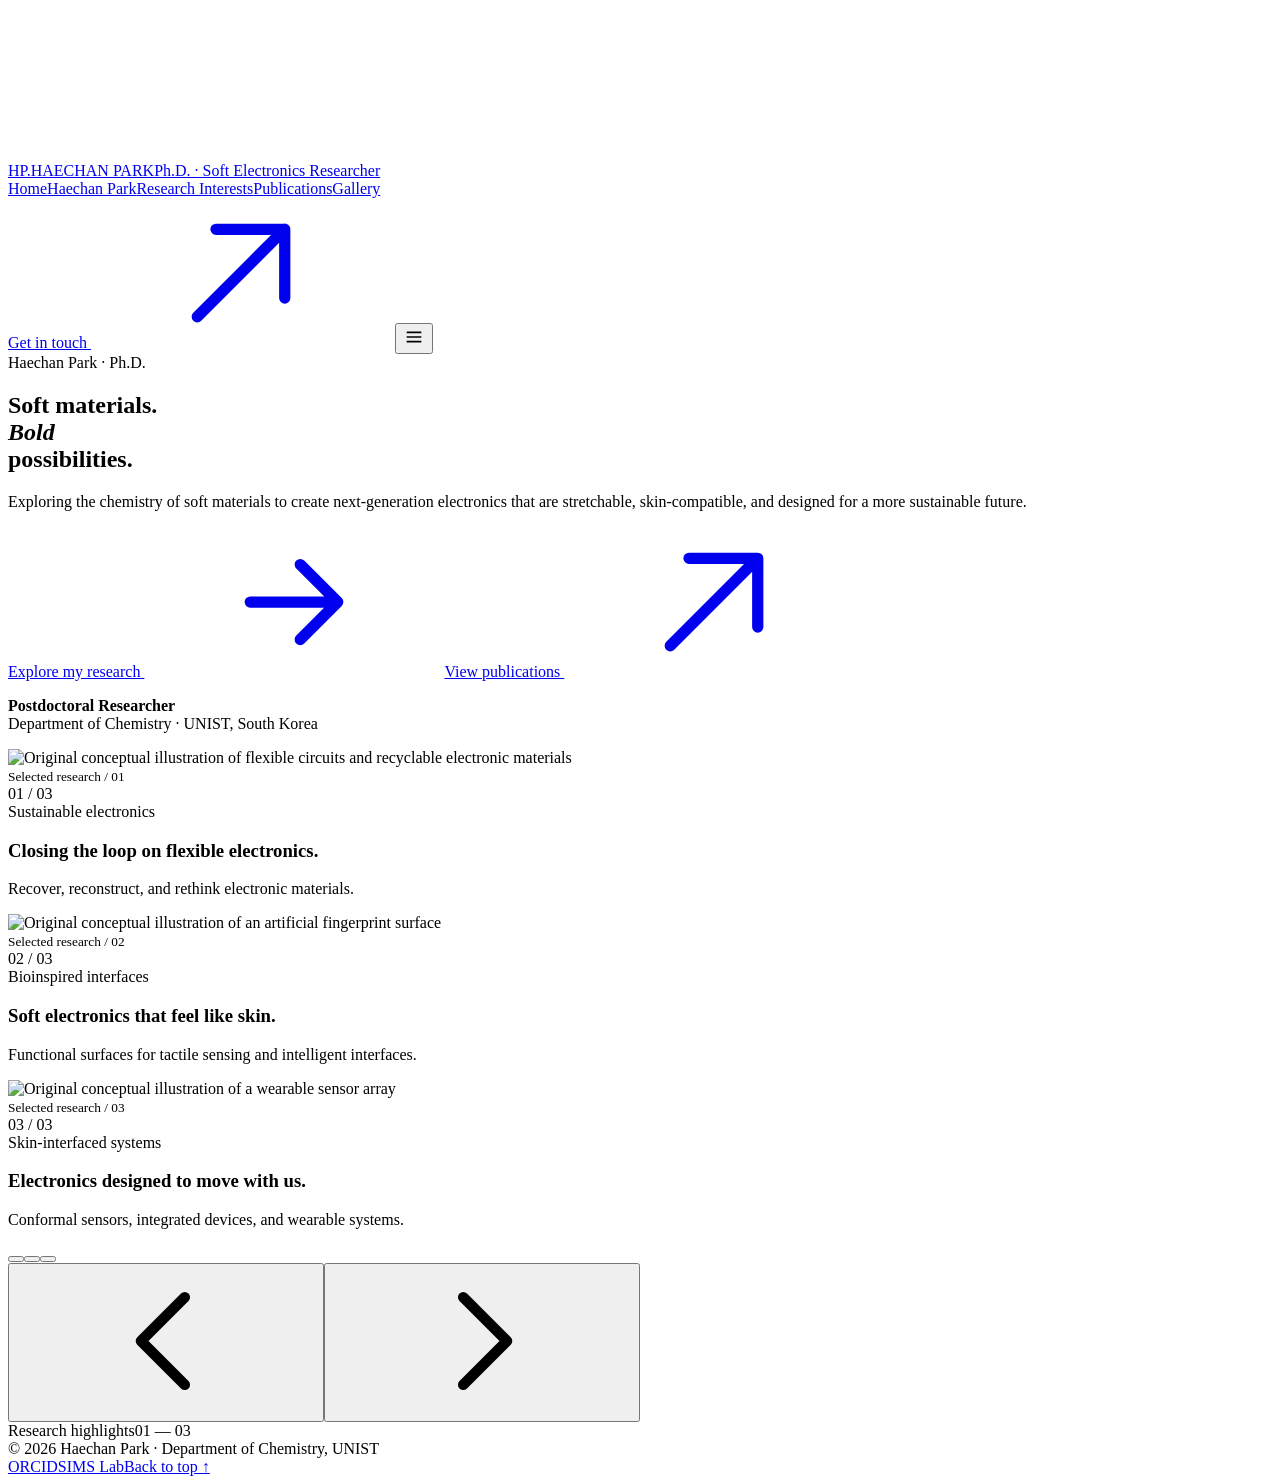
==== index.html @ 4adb2a6a "Add files via upload" ====
<!DOCTYPE html>
<html lang="en"><head>
<meta charset="utf-8"/>
<meta content="width=device-width, initial-scale=1" name="viewport"/>
<meta content="#3d5082" name="theme-color"/>
<meta content="Haechan Park, Ph.D. — Postdoctoral researcher in Chemistry at UNIST. Exploring recyclable, all-soft and skin-interfaced electronic systems." name="description"/>
<title>Haechan Park | Soft Electronics Research</title>
<link href="assets/favicon.svg" rel="icon" type="image/svg+xml"/>
<link href="https://fonts.googleapis.com" rel="preconnect"/>
<link crossorigin="" href="https://fonts.gstatic.com" rel="preconnect"/>
<link href="https://fonts.googleapis.com/css2?family=DM+Sans:wght@400;450;500;550;600;650;700;750&amp;family=Manrope:wght@400;500;600;700;800&amp;display=swap" rel="stylesheet"/>

<link href="assets/site.css" rel="stylesheet"/></head><body class="home-page"><svg aria-hidden="true" class="screen-reader" xmlns="http://www.w3.org/2000/svg"><symbol id="i-arrow" viewbox="0 0 24 24"><path d="M5 12h14m-6-6 6 6-6 6" fill="none" stroke="currentColor" stroke-linecap="round" stroke-linejoin="round" stroke-width="1.8"></path></symbol><symbol id="i-diag" viewbox="0 0 24 24"><path d="M5 19 19 5M8 5h11v11" fill="none" stroke="currentColor" stroke-linecap="round" stroke-linejoin="round" stroke-width="1.8"></path></symbol><symbol id="i-left" viewbox="0 0 24 24"><path d="M15 5 8 12l7 7" fill="none" stroke="currentColor" stroke-linecap="round" stroke-linejoin="round" stroke-width="1.7"></path></symbol><symbol id="i-right" viewbox="0 0 24 24"><path d="m9 5 7 7-7 7" fill="none" stroke="currentColor" stroke-linecap="round" stroke-linejoin="round" stroke-width="1.7"></path></symbol><symbol id="i-expand" viewbox="0 0 24 24"><path d="M8 4H4v4M16 4h4v4M4 16v4h4m12-4v4h-4" fill="none" stroke="currentColor" stroke-linejoin="round" stroke-width="1.8"></path></symbol><symbol id="i-close" viewbox="0 0 24 24"><path d="m5 5 14 14M19 5 5 19" stroke="currentColor" stroke-linecap="round" stroke-width="1.8"></path></symbol></svg><header class="site-header">
<div class="container header-inner">
<a aria-label="Haechan Park homepage" class="brand" href="index.html"><span class="brand-mark">HP.</span><span><span class="brand-text">HAECHAN PARK</span><span class="brand-small">Ph.D. · Soft Electronics Researcher</span></span></a>
<nav aria-label="Main navigation" class="desktop-nav"><a aria-current="page" href="index.html">Home</a><a href="haechan-park.html">Haechan Park</a><a href="research-interests.html">Research Interests</a><a href="publications.html">Publications</a><a href="gallery.html">Gallery</a></nav>
<a class="nav-contact" href="mailto:phc0304@unist.ac.kr">Get in touch <svg><use href="#i-diag"></use></svg></a>
<button aria-controls="mobileNav" aria-expanded="false" aria-label="Open navigation" class="menu-toggle" id="menuToggle" type="button"><svg fill="none" height="22" stroke="currentColor" stroke-width="1.8" viewbox="0 0 24 24" width="22"><path d="M4 7h16M4 12h16M4 17h16"></path></svg></button>
</div>
<nav aria-label="Mobile navigation" class="mobile-nav" hidden="" id="mobileNav"><a aria-current="page" href="index.html">Home</a><a href="haechan-park.html">Haechan Park</a><a href="research-interests.html">Research Interests</a><a href="publications.html">Publications</a><a href="gallery.html">Gallery</a><a href="mailto:phc0304@unist.ac.kr">Contact</a></nav>
</header><main><section aria-labelledby="heroTitle" class="hero" id="home">
<div class="container hero-grid">
<div class="hero-content">
<div class="hero-overline"><span></span> Haechan Park · Ph.D.</div>
<h1 id="heroTitle">Soft materials.<br/><em>Bold</em><br/>possibilities.</h1>
<p class="hero-description">Exploring the chemistry of soft materials to create next-generation electronics that are stretchable, skin-compatible, and designed for a more sustainable future.</p>
<div class="hero-actions"><a class="dark-btn" href="research-interests.html">Explore my research <svg><use href="#i-arrow"></use></svg></a><a class="text-link" href="publications.html">View publications <svg><use href="#i-diag"></use></svg></a></div>
<div class="hero-footnote"><div class="line"></div><p><strong>Postdoctoral Researcher</strong><br/>Department of Chemistry · UNIST, South Korea</p></div>
</div>
<div aria-label="Featured research carousel" class="hero-showcase">
<div aria-label="Research highlights" aria-roledescription="carousel" class="showcase-frame" id="heroCarousel" tabindex="0">
<article aria-hidden="false" class="showcase-slide active"><img alt="Original conceptual illustration of flexible circuits and recyclable electronic materials" src="assets/recyclable-electronics.svg"/><div class="showcase-shade"></div><div class="showcase-top"><small>Selected research / 01</small><div class="showcase-index">01 / 03</div></div><div class="showcase-bottom"><span class="tag">Sustainable electronics</span><h3>Closing the loop on flexible electronics.</h3><p>Recover, reconstruct, and rethink electronic materials.</p></div></article>
<article aria-hidden="true" class="showcase-slide"><img alt="Original conceptual illustration of an artificial fingerprint surface" src="assets/artificial-fingerprint.svg"/><div class="showcase-shade"></div><div class="showcase-top"><small>Selected research / 02</small><div class="showcase-index">02 / 03</div></div><div class="showcase-bottom"><span class="tag">Bioinspired interfaces</span><h3>Soft electronics that feel like skin.</h3><p>Functional surfaces for tactile sensing and intelligent interfaces.</p></div></article>
<article aria-hidden="true" class="showcase-slide"><img alt="Original conceptual illustration of a wearable sensor array" src="assets/wearable-sensors.svg"/><div class="showcase-shade"></div><div class="showcase-top"><small>Selected research / 03</small><div class="showcase-index">03 / 03</div></div><div class="showcase-bottom"><span class="tag">Skin-interfaced systems</span><h3>Electronics designed to move with us.</h3><p>Conformal sensors, integrated devices, and wearable systems.</p></div></article>
<div class="showcase-controls"><div aria-label="Select slide" class="showcase-progress" role="tablist"><button aria-label="Slide 1" aria-selected="true" class="slide-dot active" data-slide="0" type="button"></button><button aria-label="Slide 2" aria-selected="false" class="slide-dot" data-slide="1" type="button"></button><button aria-label="Slide 3" aria-selected="false" class="slide-dot" data-slide="2" type="button"></button></div><div class="showcase-arrows"><button aria-label="Previous slide" class="round-arrow" id="heroPrev" type="button"><svg><use href="#i-left"></use></svg></button><button aria-label="Next slide" class="round-arrow" id="heroNext" type="button"><svg><use href="#i-right"></use></svg></button></div></div>
</div>
<div class="showcase-label"><span>Research highlights</span><span class="small-track"><span id="heroProgressLine"></span></span><span>01 — 03</span></div>
</div>
</div>
</section></main><footer><div class="container footer-inner"><span>© <span id="year">2026</span> Haechan Park · Department of Chemistry, UNIST</span><div class="footer-links"><a href="https://orcid.org/0000-0003-1129-7383" rel="noopener noreferrer" target="_blank">ORCID</a><a href="https://sites.google.com/view/sims-lab/home" rel="noopener noreferrer" target="_blank">SIMS Lab</a><a href="index.html">Back to top ↑</a></div></div></footer><script defer="" src="assets/site.js"></script></body></html>
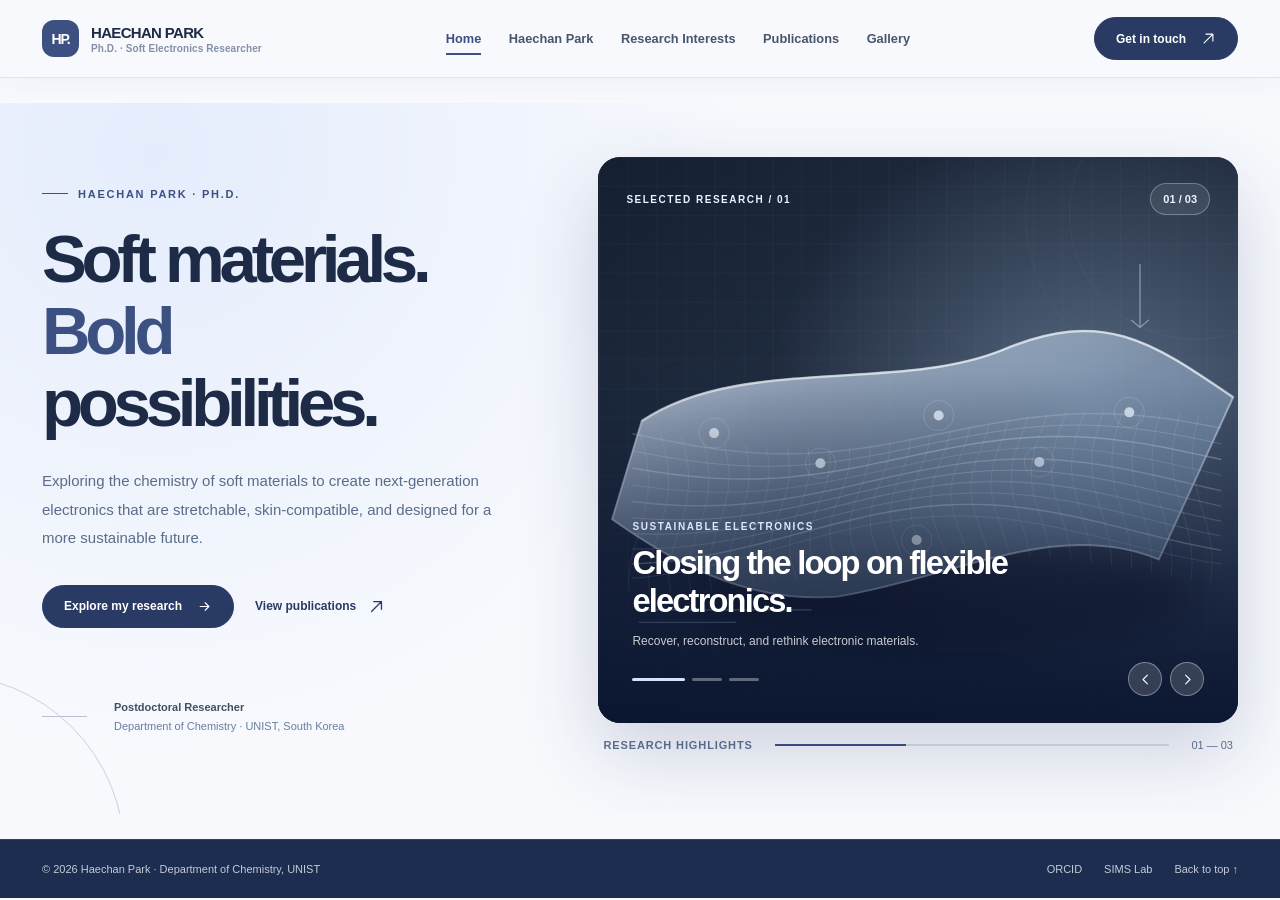
==== commit 052295e4: "Add files via upload" ====
--- a/index.html
+++ b/index.html
@@ -5,12 +5,78 @@
 <meta content="#3d5082" name="theme-color"/>
 <meta content="Haechan Park, Ph.D. — Postdoctoral researcher in Chemistry at UNIST. Exploring recyclable, all-soft and skin-interfaced electronic systems." name="description"/>
 <title>Haechan Park | Soft Electronics Research</title>
-<link href="assets/favicon.svg" rel="icon" type="image/svg+xml"/>
+<link href="[data-uri]" rel="icon" type="image/svg+xml"/>
 <link href="https://fonts.googleapis.com" rel="preconnect"/>
 <link crossorigin="" href="https://fonts.gstatic.com" rel="preconnect"/>
 <link href="https://fonts.googleapis.com/css2?family=DM+Sans:wght@400;450;500;550;600;650;700;750&amp;family=Manrope:wght@400;500;600;700;800&amp;display=swap" rel="stylesheet"/>
 
-<link href="assets/site.css" rel="stylesheet"/></head><body class="home-page"><svg aria-hidden="true" class="screen-reader" xmlns="http://www.w3.org/2000/svg"><symbol id="i-arrow" viewbox="0 0 24 24"><path d="M5 12h14m-6-6 6 6-6 6" fill="none" stroke="currentColor" stroke-linecap="round" stroke-linejoin="round" stroke-width="1.8"></path></symbol><symbol id="i-diag" viewbox="0 0 24 24"><path d="M5 19 19 5M8 5h11v11" fill="none" stroke="currentColor" stroke-linecap="round" stroke-linejoin="round" stroke-width="1.8"></path></symbol><symbol id="i-left" viewbox="0 0 24 24"><path d="M15 5 8 12l7 7" fill="none" stroke="currentColor" stroke-linecap="round" stroke-linejoin="round" stroke-width="1.7"></path></symbol><symbol id="i-right" viewbox="0 0 24 24"><path d="m9 5 7 7-7 7" fill="none" stroke="currentColor" stroke-linecap="round" stroke-linejoin="round" stroke-width="1.7"></path></symbol><symbol id="i-expand" viewbox="0 0 24 24"><path d="M8 4H4v4M16 4h4v4M4 16v4h4m12-4v4h-4" fill="none" stroke="currentColor" stroke-linejoin="round" stroke-width="1.8"></path></symbol><symbol id="i-close" viewbox="0 0 24 24"><path d="m5 5 14 14M19 5 5 19" stroke="currentColor" stroke-linecap="round" stroke-width="1.8"></path></symbol></svg><header class="site-header">
+<style>
+
+    :root{--ink:#1d2b46;--ink2:#53617c;--muted:#8490a6;--green:#3d5082;--green2:#293b64;--lime:#dae4fa;--cream:#f7f9fd;--white:#fff;--line:#dce4f1;--soft:#eaf0f9;--max:1260px;--ease:cubic-bezier(.2,.75,.2,1)}
+    *,*::before,*::after{box-sizing:border-box}html{scroll-behavior:smooth;scroll-padding-top:90px}body{margin:0;background:var(--cream);color:var(--ink);font-family:'DM Sans',sans-serif;-webkit-font-smoothing:antialiased}a{color:inherit;text-decoration:none}button{font:inherit}button,a{ -webkit-tap-highlight-color:transparent}img{display:block;max-width:100%}::selection{background:var(--lime);color:#1b263a}
+    .container{width:min(calc(100% - 84px),var(--max));margin-inline:auto}.eyebrow{text-transform:uppercase;font-size:11px;letter-spacing:.19em;font-weight:800;color:var(--green)}.dot{display:inline-block;width:6px;height:6px;border-radius:100%;background:#aab5c8;margin:0 11px 2px}.screen-reader{position:absolute;width:1px;height:1px;padding:0;margin:-1px;overflow:hidden;clip:rect(0,0,0,0);white-space:nowrap;border:0}
+    header.site-header{height:78px;position:sticky;top:0;z-index:100;background:rgba(247,249,253,.94);border-bottom:1px solid rgba(61,80,130,.12);backdrop-filter:blur(22px);-webkit-backdrop-filter:blur(22px)}.header-inner{display:flex;align-items:center;justify-content:space-between;height:100%;gap:22px}.brand{display:flex;align-items:center;gap:12px;white-space:nowrap}.brand-mark{width:37px;height:37px;border-radius:12px;display:grid;place-items:center;color:#fff;background:var(--green2);font-family:Manrope,sans-serif;font-size:14px;letter-spacing:-.09em;font-weight:800}.brand-text{font-family:Manrope,sans-serif;font-size:15px;font-weight:800;letter-spacing:-.045em}.brand-small{font-size:10px;font-weight:550;letter-spacing:.01em;color:var(--muted);display:block;margin-top:1px}.desktop-nav{display:flex;align-items:center;gap:36px}.desktop-nav>a{font-size:12.8px;color:#48566d;font-weight:700;position:relative;transition:color .2s}.desktop-nav>a::after{content:'';position:absolute;left:0;bottom:-9px;height:2px;width:0;background:var(--green);transition:width .22s}.desktop-nav>a:hover{color:var(--green)}.desktop-nav>a:hover::after{width:100%}.nav-contact,.dark-btn{display:inline-flex;align-items:center;justify-content:center;gap:15px;background:var(--green2);border:1px solid var(--green2);color:white;border-radius:999px;padding:13px 21px;font-weight:750;font-size:12px;transition:background .2s,transform .2s}.nav-contact:hover,.dark-btn:hover{background:#35475b;transform:translateY(-1px)}.nav-contact svg,.dark-btn svg{width:15px;height:15px}.menu-toggle{display:none;align-items:center;justify-content:center;width:42px;height:42px;background:white;border:1px solid var(--line);border-radius:12px;color:var(--ink)}.mobile-nav{display:none}
+    .hero{position:relative;overflow:hidden;padding:88px 0 110px;background:radial-gradient(circle at 16% 10%,#edeff3 0,transparent 41%),var(--cream)}.hero::after{content:' ';position:absolute;width:360px;height:360px;left:-235px;bottom:-220px;border:1px solid #cbd1db;border-radius:100%;pointer-events:none}.hero-grid{display:grid;grid-template-columns: .89fr 1.11fr;gap:clamp(38px,5vw,82px);align-items:center}.hero-content{padding-top:15px}.hero-overline{display:flex;align-items:center;gap:10px;font-size:11px;letter-spacing:.16em;text-transform:uppercase;font-weight:800;color:var(--green)}.hero-overline span{width:26px;height:1px;background:var(--green)}h1,h2,h3,p{margin-top:0}.hero h1{font-family:Manrope,sans-serif;font-size:clamp(54px,5.25vw,84px);line-height:1.075;letter-spacing:-.078em;font-weight:700;margin:23px 0 28px}.hero h1 em{font-style:normal;color:var(--green)}.hero-description{max-width:450px;color:#5b6c89;font-size:15px;line-height:1.88;margin-bottom:33px}.hero-actions{display:flex;gap:19px;align-items:center;flex-wrap:wrap}.text-link{display:inline-flex;gap:12px;align-items:center;font-size:12px;font-weight:800;padding:12px 2px;color:var(--green2)}.text-link svg{width:17px;height:17px;transition:transform .2s}.text-link:hover svg{transform:translate(3px,-3px)}.hero-footnote{margin-top:70px;display:flex;gap:27px;align-items:center}.hero-footnote .line{width:45px;height:1px;background:#b8c0ce}.hero-footnote p{margin:0;font-size:11px;line-height:1.7;color:#6b7d9d}.hero-footnote strong{color:#424e63;font-weight:750}
+    .hero-showcase{min-width:0}.showcase-frame{position:relative;border-radius:20px;overflow:hidden;background:#1b2939;aspect-ratio:1.13;box-shadow:0 32px 75px rgba(37,57,99,.18)}.showcase-slide{position:absolute;inset:0;opacity:0;transform:scale(1.055);transition:opacity .75s ease,transform 1.5s var(--ease);pointer-events:none}.showcase-slide.active{opacity:1;transform:scale(1);pointer-events:auto}.showcase-slide>img{height:100%;width:100%;object-fit:cover}.showcase-shade{position:absolute;inset:0;background:linear-gradient(180deg,rgba(12,20,43,.02) 43%,rgba(5,14,38,.84) 100%)}.showcase-top{position:absolute;top:26px;left:28px;right:28px;display:flex;justify-content:space-between;align-items:center;color:#ebeff6;z-index:2}.showcase-top small{font-size:10px;letter-spacing:.15em;text-transform:uppercase;font-weight:800}.showcase-index{padding:9px 12px;border:1px solid rgba(255,255,255,.29);border-radius:999px;background:rgba(255,255,255,.09);backdrop-filter:blur(12px);font-size:11px;font-weight:700}.showcase-bottom{position:absolute;left:34px;right:34px;bottom:72px;color:#fff;z-index:2}.showcase-bottom .tag{display:inline-block;color:#e1e8f5;text-transform:uppercase;letter-spacing:.16em;font-size:10px;font-weight:800;margin-bottom:12px}.showcase-bottom h3{font-family:Manrope,sans-serif;font-size:clamp(24px,2.55vw,36px);font-weight:650;letter-spacing:-.056em;line-height:1.17;max-width:445px;margin:0 0 12px}.showcase-bottom p{font-size:12px;line-height:1.55;opacity:.77;max-width:450px;margin:0}.showcase-controls{position:absolute;bottom:27px;left:34px;right:34px;display:flex;align-items:center;justify-content:space-between;z-index:3}.showcase-progress{display:flex;gap:7px}.slide-dot{height:3px;width:30px;border:0;border-radius:20px;background:rgba(255,255,255,.35);cursor:pointer;transition:background .2s,width .2s;padding:0}.slide-dot.active{width:53px;background:#becce5}.showcase-arrows{display:flex;gap:8px}.round-arrow{width:34px;height:34px;border-radius:50%;background:rgba(255,255,255,.16);border:1px solid rgba(255,255,255,.36);color:white;display:grid;place-items:center;cursor:pointer;backdrop-filter:blur(10px);transition:background .2s}.round-arrow:hover{background:rgba(255,255,255,.29)}.round-arrow svg{height:15px;width:15px}.showcase-label{display:flex;align-items:center;justify-content:space-between;padding:16px 5px 0;color:#5f718f;font-size:11px}.showcase-label span:first-child{font-weight:800;letter-spacing:.08em;text-transform:uppercase}.small-track{height:2px;background:#d7dbe3;flex:1;margin:0 22px}.small-track>span{display:block;height:100%;width:33.333%;background:#5a6a86;transition:transform .3s}
+    .section{padding:105px 0}.section-header{display:flex;align-items:flex-end;justify-content:space-between;gap:24px;margin-bottom:37px}.section-header h2{font-family:Manrope,sans-serif;font-size:clamp(34px,3.4vw,48px);font-weight:650;letter-spacing:-.066em;line-height:1.19;margin:10px 0 0}.section-header p{max-width:385px;font-size:13px;line-height:1.8;color:#627493;margin:0 0 4px}.soft-section{background:#eef0f4}
+    .about-grid{display:grid;grid-template-columns:.91fr 1.09fr;gap:64px;align-items:stretch}.portrait-panel{background:#dfe3ea;border-radius:18px;min-height:388px;overflow:hidden;position:relative;padding:32px;display:flex;align-items:flex-end}.portrait-lines{position:absolute;inset:0;background:repeating-radial-gradient(circle at 60% 48%,transparent 0 40px,rgba(61,80,130,.13) 41px 42px);opacity:.65}.portrait-panel::before{content:'HP';position:absolute;font-family:Manrope,sans-serif;letter-spacing:-.12em;font-size:clamp(150px,19vw,305px);font-weight:800;color:rgba(61,80,130,.16);top:17%;left:11%;line-height:1}.portrait-caption{z-index:2;display:flex;justify-content:space-between;align-items:center;width:100%;gap:12px}.portrait-caption span:first-child{font-size:12px;font-weight:800;line-height:1.45}.portrait-caption small{font-size:10px;letter-spacing:.1em;text-transform:uppercase;color:#5d6e8c;font-weight:800}.about-copy{padding:16px 0 0}.about-copy h3{font-family:Manrope,sans-serif;font-size:clamp(26px,2.65vw,37px);font-weight:600;letter-spacing:-.055em;line-height:1.34;margin:12px 0 24px}.about-copy>p{color:#5f708e;font-size:14px;line-height:1.9;margin-bottom:24px}.facts-grid{display:grid;grid-template-columns:1fr 1fr;gap:22px;padding-top:25px;border-top:1px solid #d7dce4}.fact b{display:block;font-size:11px;text-transform:uppercase;letter-spacing:.13em;margin-bottom:8px;color:#334057}.fact span{font-size:13px;line-height:1.65;color:#51607a}.award-ribbon{margin-top:25px;padding:15px 18px;border-radius:12px;background:#e6e9ee;display:flex;gap:14px;align-items:flex-start}.award-ribbon svg{color:#3a4b69;flex:none}.award-ribbon span{font-size:12px;line-height:1.6;color:#4c5971}.award-ribbon strong{display:block;font-size:11px;letter-spacing:.06em;text-transform:uppercase;color:#3b475b;margin-bottom:2px}
+    .research-grid{display:grid;grid-template-columns:repeat(3,1fr);gap:18px}.research-card{min-width:0;border:1px solid #dee2e8;background:white;border-radius:17px;overflow:hidden;transition:transform .3s var(--ease),box-shadow .3s}.research-card:hover{transform:translateY(-5px);box-shadow:0 19px 45px rgba(40,57,99,.08)}.research-img{aspect-ratio:1.3;position:relative;overflow:hidden}.research-img img{width:100%;height:100%;object-fit:cover;transition:transform .7s var(--ease)}.research-card:hover .research-img img{transform:scale(1.065)}.research-number{position:absolute;left:18px;top:17px;background:rgba(245,248,255,.9);backdrop-filter:blur(7px);border-radius:6px;padding:7px 9px;font-weight:800;font-size:10px;color:var(--green2)}.research-content{padding:27px 27px 28px;min-height:178px}.research-content h3{font-family:Manrope,sans-serif;font-size:20px;letter-spacing:-.05em;line-height:1.27;margin:0 0 10px;font-weight:700}.research-content p{font-size:12px;color:#657898;line-height:1.75;margin:0}
+    .publication-wrap{border-top:1px solid #dbdfe6}.pub-toolbar{display:flex;align-items:center;justify-content:space-between;gap:18px;margin-bottom:26px}.filter-buttons{display:flex;gap:8px;flex-wrap:wrap}.filter-btn{border:1px solid #d8dce4;background:transparent;color:#5c6d8b;border-radius:999px;font-size:11px;font-weight:750;padding:10px 15px;cursor:pointer;transition:background .2s,color .2s}.filter-btn.active,.filter-btn:hover{background:var(--green2);color:#fff;border-color:var(--green2)}.pub-toolbar-note{font-size:11px;color:#7c8ca8}.publication{display:grid;grid-template-columns:76px minmax(0,1fr) 110px;gap:25px;border-bottom:1px solid #dbdfe6;padding:26px 4px;align-items:center}.pub-year{font-size:12px;color:#7485a3;font-weight:800;align-self:start;padding-top:4px}.pub-title{font-family:Manrope,sans-serif;font-size:16px;font-weight:750;line-height:1.55;letter-spacing:-.027em;margin:0 0 9px}.pub-authors{font-size:11.5px;color:#6b7d9d;line-height:1.75;margin:0 0 11px}.pub-detail{display:flex;flex-wrap:wrap;align-items:center;gap:10px}.pub-journal{font-size:11px;color:#3b4962;font-weight:750}.pub-role{padding:5px 8px;border:1px solid #d7dce4;background:#f2f3f6;border-radius:4px;color:#607290;font-size:9px;font-weight:800;letter-spacing:.02em}.paper-link{justify-self:end;display:flex;align-items:center;gap:7px;white-space:nowrap;color:var(--green);font-size:11px;font-weight:800;border-bottom:1px solid #a2adc1;padding-bottom:6px}.paper-link svg{width:13px;height:13px}.publication[hidden]{display:none}.pub-footer{display:flex;justify-content:space-between;align-items:center;padding-top:28px;font-size:12px;color:#7e8ea9}.pub-footer>a{display:inline-flex;align-items:center;gap:9px;color:var(--green);font-weight:800}
+    .gallery-section{background:#eaecf0;overflow:hidden}.gallery-top{display:flex;align-items:flex-end;justify-content:space-between;gap:20px;margin-bottom:35px}.gallery-actions{display:flex;gap:9px}.gallery-actions button{border:1px solid #c7ced9;background:#fafafb;border-radius:50%;width:42px;height:42px;display:grid;place-items:center;cursor:pointer;color:#36435a;transition:all .2s}.gallery-actions button:hover{background:#36435a;color:#fff}.gallery-actions button svg{width:17px;height:17px}.gallery-track{display:flex;gap:20px;overflow-x:auto;scroll-snap-type:x mandatory;scrollbar-width:none;padding:2px 0 30px;scroll-behavior:smooth}.gallery-track::-webkit-scrollbar{display:none}.gallery-card{flex:0 0 calc((100% - 40px)/3);min-width:0;scroll-snap-align:start;cursor:pointer;background:none;border:0;padding:0;text-align:left}.gallery-image{position:relative;aspect-ratio:1.08;overflow:hidden;border-radius:15px;background:#23364b}.gallery-image img{width:100%;height:100%;object-fit:cover;transition:transform .65s var(--ease)}.gallery-card:hover img{transform:scale(1.07)}.gallery-expand{position:absolute;top:15px;right:15px;background:rgba(255,255,255,.86);width:34px;height:34px;display:grid;place-items:center;border-radius:50%;color:#24374c}.gallery-expand svg{width:15px;height:15px}.gallery-card h3{font-family:Manrope,sans-serif;letter-spacing:-.04em;font-size:15px;margin:16px 0 5px;font-weight:750}.gallery-card p{font-size:11px;color:#7989a5;margin:0}.gallery-footer{display:flex;gap:15px;align-items:center;padding-top:5px}.gallery-line{background:#cad0db;flex:1;height:2px}.gallery-line>span{display:block;width:33.33%;height:100%;background:#3e4c65;transition:transform .25s}.gallery-count{font-size:10px;letter-spacing:.1em;font-weight:800;color:#5a6a86}.gallery-note{font-size:11px;color:#7b8ba7;line-height:1.7;margin:20px 0 0}
+    .contact-section{background:var(--green2);color:#f6f8fc;padding:90px 0 75px;position:relative;overflow:hidden}.contact-section::before{content:'';position:absolute;width:570px;height:570px;border-radius:50%;border:1px solid rgba(200,215,255,.14);right:-125px;top:-210px;box-shadow:0 0 0 80px rgba(205,221,255,.025),0 0 0 160px rgba(205,221,255,.018)}.contact-grid{position:relative;display:flex;justify-content:space-between;align-items:end;gap:28px}.contact-section .eyebrow{color:#b6c5df}.contact-section h2{font-family:Manrope,sans-serif;font-size:clamp(36px,5vw,64px);font-weight:650;line-height:1.2;letter-spacing:-.07em;margin:15px 0 19px;max-width:700px}.contact-section p{color:#b7bfce;font-size:13px;line-height:1.8;max-width:515px;margin:0}.email-btn{display:inline-flex;align-items:center;gap:16px;border-radius:99px;background:#b8c5dd;color:#202d43;padding:17px 21px;font-size:13px;font-weight:800;flex:none;transition:transform .2s}.email-btn:hover{transform:translateY(-3px)}.email-btn svg{width:17px;height:17px}footer{background:#172432;color:#c4cbd7;border-top:1px solid rgba(255,255,255,.09);padding:23px 0}.footer-inner{display:flex;align-items:center;justify-content:space-between;gap:15px}.footer-inner span{font-size:11px}.footer-links{display:flex;gap:22px}.footer-links a{font-size:11px;color:#c4cbd7}.footer-links a:hover{color:white}
+    .lightbox{position:fixed;inset:0;background:rgba(8,14,33,.93);z-index:200;display:none;align-items:center;justify-content:center;padding:7vw;backdrop-filter:blur(18px)}.lightbox.open{display:flex}.lightbox-inner{width:min(100%,960px);position:relative}.lightbox img{width:100%;max-height:75vh;object-fit:contain;border-radius:12px}.lightbox-meta{color:#e8ecf3;margin-top:17px;display:flex;gap:20px;justify-content:space-between;align-items:center}.lightbox-meta strong{font-size:15px}.lightbox-meta span{font-size:11px;color:#a7b1c3}.close-lightbox{position:absolute;right:0;top:-48px;border:1px solid rgba(255,255,255,.4);background:rgba(255,255,255,.09);border-radius:50%;color:white;width:36px;height:36px;display:grid;place-items:center;cursor:pointer}.close-lightbox svg{height:17px;width:17px}.reveal{opacity:0;transform:translateY(22px);transition:opacity .7s ease,transform .7s var(--ease)}.reveal.visible{opacity:1;transform:translateY(0)}
+    @media(max-width:1080px){.container{width:min(calc(100% - 56px),var(--max))}.desktop-nav{gap:21px}.hero{padding:66px 0 90px}.hero-grid{gap:35px}.hero h1{font-size:clamp(50px,5.1vw,70px)}.hero-footnote{margin-top:42px}.showcase-frame{aspect-ratio:.97}.research-content{padding:24px 20px}.research-content h3{font-size:18px}.about-grid{gap:40px}}
+    @media(max-width:760px){header.site-header{height:68px}.container{width:calc(100% - 36px)}.desktop-nav,.header-inner>.nav-contact{display:none}.menu-toggle{display:flex}.mobile-nav{display:flex;position:absolute;top:68px;left:0;right:0;background:#f8f9fa;border-bottom:1px solid var(--line);padding:12px 20px 22px;flex-direction:column;gap:0;box-shadow:0 15px 35px rgba(40,57,99,.07)}.mobile-nav[hidden]{display:none}.mobile-nav a{padding:14px 2px;font-size:14px;font-weight:700;border-bottom:1px solid #e8ebef}.hero{padding:60px 0 74px}.hero-grid{grid-template-columns:1fr;gap:40px}.hero-content{padding-top:0}.hero h1{font-size:clamp(54px,10vw,74px);max-width:650px}.hero-description{max-width:610px}.hero-footnote{display:none}.showcase-frame{aspect-ratio:1.24}.section{padding:75px 0}.section-header{display:block;margin-bottom:30px}.section-header p{margin-top:14px}.about-grid{grid-template-columns:1fr;gap:30px}.portrait-panel{min-height:275px}.portrait-panel::before{font-size:220px;top:0}.about-copy{padding:0}.research-grid{grid-template-columns:1fr;gap:17px}.research-card{display:grid;grid-template-columns:40% 60%}.research-img{height:100%;aspect-ratio:auto}.research-content{min-height:unset;padding:25px 24px;align-self:center}.research-content h3{font-size:20px}.gallery-card{flex-basis:calc((100% - 16px)/2)}.gallery-track{gap:16px}.gallery-footer .gallery-line>span{width:50%}.contact-grid{display:block}.email-btn{margin-top:30px}.publication{grid-template-columns:50px minmax(0,1fr);gap:12px}.paper-link{grid-column:2;justify-self:start}.pub-toolbar{align-items:start;display:block}.pub-toolbar-note{display:block;margin-top:13px}}
+    @media(max-width:490px){.brand-text{font-size:14px}.hero h1{font-size:clamp(48px,12.6vw,64px)}.hero-description{font-size:13.5px}.hero-actions{gap:10px}.showcase-frame{aspect-ratio:.95;border-radius:14px}.showcase-top{left:20px;right:20px;top:20px}.showcase-bottom{left:22px;right:20px;bottom:80px}.showcase-bottom h3{font-size:25px}.showcase-controls{left:22px;right:22px}.section-header h2{font-size:36px}.facts-grid{gap:14px}.research-card{display:block}.research-img{aspect-ratio:1.65}.research-content{min-height:unset;padding:21px 21px 24px}.gallery-card{flex-basis:84%}.gallery-footer .gallery-line>span{width:25%}.pub-title{font-size:14px}.publication{grid-template-columns:43px 1fr}.pub-year{font-size:11px}.contact-section h2{font-size:42px}.footer-inner{display:block}.footer-links{margin-top:13px}.lightbox{padding:18px}}
+    @media(prefers-reduced-motion:reduce){html{scroll-behavior:auto}*,*::before,*::after{animation-duration:.01ms!important;transition-duration:.01ms!important}.reveal{opacity:1;transform:none}}
+  
+/* V2 / MULTI-PAGE NAVIGATION AND BLUE THEME */
+:root{--accent:#3d5082;--accent-dark:#293b64;--accent-light:#eaf0fb;--ink:#1d2b46;--ink2:#52627e;--muted:#8390a8;--green:#3d5082;--green2:#293b64;--lime:#dae4fa;--cream:#f7f9fd;--line:#dce4f1;--soft:#eaf0f9}
+html{scroll-padding-top:78px}
+.site-header{box-shadow:0 7px 24px rgba(36,50,88,.035)}
+.desktop-nav{gap:clamp(15px,2.15vw,31px)}
+.desktop-nav>a[aria-current="page"]{color:var(--accent)}
+.desktop-nav>a[aria-current="page"]::after{width:100%}
+.mobile-nav a[aria-current="page"]{color:var(--accent);font-weight:800}
+.nav-contact:hover,.dark-btn:hover{background:#3d5082;border-color:#3d5082}
+.brand-mark{background:#3d5082}
+.hero{background:radial-gradient(circle at 12% 7%,rgba(213,226,251,.54),transparent 45%),var(--cream)}
+.home-page main{min-height:calc(100svh - 78px - 61px);display:flex;align-items:center}
+.home-page .hero{width:100%;padding:clamp(45px,6vh,86px) 0 clamp(54px,7vh,96px)}
+.home-page .hero-grid{grid-template-columns:.87fr 1.13fr}
+.home-page .showcase-frame{border-radius:22px;box-shadow:0 29px 78px rgba(39,56,100,.20)}
+.home-page .showcase-slide>img{filter:saturate(.98)}
+.showcase-bottom .tag{color:#dbe6ff}
+.showcase-top{color:#edf2ff}
+.showcase-shade{background:linear-gradient(180deg,rgba(4,17,44,.01) 38%,rgba(7,18,45,.89) 100%)}
+.slide-dot.active{background:#d5e2ff}
+.small-track>span,.gallery-line>span{background:#3d5082}
+.page-main{min-height:calc(100svh - 78px - 61px)}
+.page-main .section{padding-top:clamp(72px,8.5vw,120px);padding-bottom:clamp(88px,9vw,130px)}
+.page-main .section-header{margin-bottom:43px}
+.page-main .section-header h2{font-size:clamp(40px,4vw,62px)}
+.page-main .section-header p{max-width:425px;font-size:14px}
+.page-main .section.soft-section{background:linear-gradient(180deg,#f0f4fc 0%,#f7f9fd 100%)}
+.page-main .gallery-section{background:#f0f4fa}
+.page-main .about-grid{align-items:start}
+.page-main .portrait-panel{min-height:465px}
+.page-main .research-img{aspect-ratio:1.25}
+.page-main .research-card{box-shadow:0 12px 36px rgba(36,55,100,.055)}
+.page-main .publication{padding-top:33px;padding-bottom:33px}
+.page-main .gallery-image{aspect-ratio:1.04}
+.page-main .gallery-track{padding-bottom:28px}
+.page-main .contact-section{padding:82px 0}
+.page-kicker{display:flex;align-items:center;gap:10px;color:var(--accent);font-size:10px;letter-spacing:.16em;font-weight:800;text-transform:uppercase}
+.page-kicker::before{content:'';width:28px;height:1px;background:var(--accent)}
+.page-intro{max-width:920px;margin-bottom:45px;color:#677895;font-size:14px;line-height:1.8}
+footer{background:#1d2d50}
+.footer-links a:hover{text-decoration:underline}
+a:focus-visible,button:focus-visible{outline:3px solid #8aabef;outline-offset:3px}
+@media(max-width:1080px){.desktop-nav{gap:15px}.desktop-nav>a{font-size:11.6px}.home-page .hero-grid{gap:36px}}
+@media(max-width:760px){.home-page main{min-height:unset;display:block}.home-page .hero{padding:60px 0 86px}.home-page .hero-grid{grid-template-columns:1fr}.page-main{min-height:unset}.page-main .section{padding-top:74px;padding-bottom:86px}.page-main .portrait-panel{min-height:300px}.page-main .research-img{aspect-ratio:auto}.page-main .gallery-image{aspect-ratio:1.04}}
+@media(max-width:490px){.home-page .hero{padding-top:44px}.home-page .hero-grid{gap:34px}.page-main .section-header h2{font-size:37px}.page-main .research-img{aspect-ratio:1.65}.page-main .gallery-image{aspect-ratio:1.04}}
+
+</style></head><body class="home-page"><svg aria-hidden="true" class="screen-reader" xmlns="http://www.w3.org/2000/svg"><symbol id="i-arrow" viewbox="0 0 24 24"><path d="M5 12h14m-6-6 6 6-6 6" fill="none" stroke="currentColor" stroke-linecap="round" stroke-linejoin="round" stroke-width="1.8"></path></symbol><symbol id="i-diag" viewbox="0 0 24 24"><path d="M5 19 19 5M8 5h11v11" fill="none" stroke="currentColor" stroke-linecap="round" stroke-linejoin="round" stroke-width="1.8"></path></symbol><symbol id="i-left" viewbox="0 0 24 24"><path d="M15 5 8 12l7 7" fill="none" stroke="currentColor" stroke-linecap="round" stroke-linejoin="round" stroke-width="1.7"></path></symbol><symbol id="i-right" viewbox="0 0 24 24"><path d="m9 5 7 7-7 7" fill="none" stroke="currentColor" stroke-linecap="round" stroke-linejoin="round" stroke-width="1.7"></path></symbol><symbol id="i-expand" viewbox="0 0 24 24"><path d="M8 4H4v4M16 4h4v4M4 16v4h4m12-4v4h-4" fill="none" stroke="currentColor" stroke-linejoin="round" stroke-width="1.8"></path></symbol><symbol id="i-close" viewbox="0 0 24 24"><path d="m5 5 14 14M19 5 5 19" stroke="currentColor" stroke-linecap="round" stroke-width="1.8"></path></symbol></svg><header class="site-header">
 <div class="container header-inner">
 <a aria-label="Haechan Park homepage" class="brand" href="index.html"><span class="brand-mark">HP.</span><span><span class="brand-text">HAECHAN PARK</span><span class="brand-small">Ph.D. · Soft Electronics Researcher</span></span></a>
 <nav aria-label="Main navigation" class="desktop-nav"><a aria-current="page" href="index.html">Home</a><a href="haechan-park.html">Haechan Park</a><a href="research-interests.html">Research Interests</a><a href="publications.html">Publications</a><a href="gallery.html">Gallery</a></nav>
@@ -29,12 +95,49 @@
 </div>
 <div aria-label="Featured research carousel" class="hero-showcase">
 <div aria-label="Research highlights" aria-roledescription="carousel" class="showcase-frame" id="heroCarousel" tabindex="0">
-<article aria-hidden="false" class="showcase-slide active"><img alt="Original conceptual illustration of flexible circuits and recyclable electronic materials" src="assets/recyclable-electronics.svg"/><div class="showcase-shade"></div><div class="showcase-top"><small>Selected research / 01</small><div class="showcase-index">01 / 03</div></div><div class="showcase-bottom"><span class="tag">Sustainable electronics</span><h3>Closing the loop on flexible electronics.</h3><p>Recover, reconstruct, and rethink electronic materials.</p></div></article>
-<article aria-hidden="true" class="showcase-slide"><img alt="Original conceptual illustration of an artificial fingerprint surface" src="assets/artificial-fingerprint.svg"/><div class="showcase-shade"></div><div class="showcase-top"><small>Selected research / 02</small><div class="showcase-index">02 / 03</div></div><div class="showcase-bottom"><span class="tag">Bioinspired interfaces</span><h3>Soft electronics that feel like skin.</h3><p>Functional surfaces for tactile sensing and intelligent interfaces.</p></div></article>
-<article aria-hidden="true" class="showcase-slide"><img alt="Original conceptual illustration of a wearable sensor array" src="assets/wearable-sensors.svg"/><div class="showcase-shade"></div><div class="showcase-top"><small>Selected research / 03</small><div class="showcase-index">03 / 03</div></div><div class="showcase-bottom"><span class="tag">Skin-interfaced systems</span><h3>Electronics designed to move with us.</h3><p>Conformal sensors, integrated devices, and wearable systems.</p></div></article>
+<article aria-hidden="false" class="showcase-slide active"><img alt="Original conceptual illustration of flexible circuits and recyclable electronic materials" src="[data-uri]"/><div class="showcase-shade"></div><div class="showcase-top"><small>Selected research / 01</small><div class="showcase-index">01 / 03</div></div><div class="showcase-bottom"><span class="tag">Sustainable electronics</span><h3>Closing the loop on flexible electronics.</h3><p>Recover, reconstruct, and rethink electronic materials.</p></div></article>
+<article aria-hidden="true" class="showcase-slide"><img alt="Original conceptual illustration of an artificial fingerprint surface" src="[data-uri]"/><div class="showcase-shade"></div><div class="showcase-top"><small>Selected research / 02</small><div class="showcase-index">02 / 03</div></div><div class="showcase-bottom"><span class="tag">Bioinspired interfaces</span><h3>Soft electronics that feel like skin.</h3><p>Functional surfaces for tactile sensing and intelligent interfaces.</p></div></article>
+<article aria-hidden="true" class="showcase-slide"><img alt="Original conceptual illustration of a wearable sensor array" src="[data-uri]"/><div class="showcase-shade"></div><div class="showcase-top"><small>Selected research / 03</small><div class="showcase-index">03 / 03</div></div><div class="showcase-bottom"><span class="tag">Skin-interfaced systems</span><h3>Electronics designed to move with us.</h3><p>Conformal sensors, integrated devices, and wearable systems.</p></div></article>
 <div class="showcase-controls"><div aria-label="Select slide" class="showcase-progress" role="tablist"><button aria-label="Slide 1" aria-selected="true" class="slide-dot active" data-slide="0" type="button"></button><button aria-label="Slide 2" aria-selected="false" class="slide-dot" data-slide="1" type="button"></button><button aria-label="Slide 3" aria-selected="false" class="slide-dot" data-slide="2" type="button"></button></div><div class="showcase-arrows"><button aria-label="Previous slide" class="round-arrow" id="heroPrev" type="button"><svg><use href="#i-left"></use></svg></button><button aria-label="Next slide" class="round-arrow" id="heroNext" type="button"><svg><use href="#i-right"></use></svg></button></div></div>
 </div>
 <div class="showcase-label"><span>Research highlights</span><span class="small-track"><span id="heroProgressLine"></span></span><span>01 — 03</span></div>
 </div>
 </div>
-</section></main><footer><div class="container footer-inner"><span>© <span id="year">2026</span> Haechan Park · Department of Chemistry, UNIST</span><div class="footer-links"><a href="https://orcid.org/0000-0003-1129-7383" rel="noopener noreferrer" target="_blank">ORCID</a><a href="https://sites.google.com/view/sims-lab/home" rel="noopener noreferrer" target="_blank">SIMS Lab</a><a href="index.html">Back to top ↑</a></div></div></footer><script defer="" src="assets/site.js"></script></body></html>+</section></main><footer><div class="container footer-inner"><span>© <span id="year">2026</span> Haechan Park · Department of Chemistry, UNIST</span><div class="footer-links"><a href="https://orcid.org/0000-0003-1129-7383" rel="noopener noreferrer" target="_blank">ORCID</a><a href="https://sites.google.com/view/sims-lab/home" rel="noopener noreferrer" target="_blank">SIMS Lab</a><a href="index.html">Back to top ↑</a></div></div></footer><script>
+(()=>{'use strict';
+const $=(s,root=document)=>root.querySelector(s), $$=(s,root=document)=>Array.from(root.querySelectorAll(s));
+const year=$('#year');if(year)year.textContent=new Date().getFullYear();
+const toggle=$('#menuToggle'),nav=$('#mobileNav');
+if(toggle&&nav){toggle.addEventListener('click',()=>{const open=nav.hidden;nav.hidden=!open;toggle.setAttribute('aria-expanded',String(open));toggle.setAttribute('aria-label',open?'Close navigation':'Open navigation')});$$('a',nav).forEach(a=>a.addEventListener('click',()=>{nav.hidden=true;toggle.setAttribute('aria-expanded','false')}))}
+const reduced=window.matchMedia('(prefers-reduced-motion: reduce)').matches;
+const hero=$('#heroCarousel');
+if(hero){const slides=$$('.showcase-slide',hero),dots=$$('.slide-dot',hero);let current=0,timer=null,paused=false;
+function goToSlide(index){current=(index+slides.length)%slides.length;slides.forEach((el,i)=>{const selected=i===current;el.classList.toggle('active',selected);el.setAttribute('aria-hidden',String(!selected))});dots.forEach((el,i)=>{el.classList.toggle('active',i===current);el.setAttribute('aria-selected',String(i===current))});const p=$('#heroProgressLine');if(p)p.style.transform=`translateX(${current*100}%)`}
+function restart(){clearInterval(timer);if(!reduced)timer=setInterval(()=>{if(!paused&&!document.hidden)goToSlide(current+1)},5700)}
+$('#heroPrev').addEventListener('click',()=>{goToSlide(current-1);restart()});$('#heroNext').addEventListener('click',()=>{goToSlide(current+1);restart()});dots.forEach((b,i)=>b.addEventListener('click',()=>{goToSlide(i);restart()}));
+hero.addEventListener('mouseenter',()=>paused=true);hero.addEventListener('mouseleave',()=>paused=false);hero.addEventListener('focusin',()=>paused=true);hero.addEventListener('focusout',()=>paused=false);hero.addEventListener('keydown',e=>{if(e.key==='ArrowLeft'||e.key==='ArrowRight'){e.preventDefault();goToSlide(current+(e.key==='ArrowRight'?1:-1));restart()}});
+let touchX=null;hero.addEventListener('touchstart',e=>{touchX=e.touches[0].clientX},{passive:true});hero.addEventListener('touchend',e=>{if(touchX!==null&&Math.abs(e.changedTouches[0].clientX-touchX)>45){goToSlide(current+(e.changedTouches[0].clientX<touchX?1:-1));restart()}touchX=null},{passive:true});restart();}
+const pubList=$('#publicationList');
+if(pubList){
+// Edit the array below to add/remove publications. Each entry creates one paper row.
+const publications=[
+      {year:2026,title:'Recycling Organic Semiconductors: Toward Sustainable Emerging Electronics',authors:'Haechan Park†, Yerin Kim†, Minji Kim†, Jihyeon Jang†, et al.',journal:'ACS Materials Au · 6, 484–493',role:'lead',roleText:'Co-first author',url:'https://doi.org/10.1021/acsmaterialsau.5c00128'},
+      {year:2025,title:'Irreproducible SEBS wrinkling based on spin evaporation enabling identifiable artificial finger pad electronics',authors:'Juyeong Lee†, Haechan Park†, Sehyun Kim, Chang Liu, Zhengwei Li & Kyoseung Sim',journal:'Nature Communications · 16, 2225',role:'lead',roleText:'Co-first author',url:'https://doi.org/10.1038/s41467-025-57498-y'},
+      {year:2024,title:'Organic flexible electronics with closed-loop recycling for sustainable wearable technology',authors:'Haechan Park, Sehyun Kim, Juyeong Lee, Inwoo Lee, et al.',journal:'Nature Electronics · 7, 39–50',role:'lead',roleText:'First author · Cover',url:'https://doi.org/10.1038/s41928-023-01078-9'},
+      {year:2024,title:'Facile strategy for uniform gold coating on silver nanowires embedded PDMS for soft electronics',authors:'Haechan Park, Sehyun Kim, Juyeong Lee, Kwangmin Kim, et al.',journal:'npj Flexible Electronics · 8, 63',role:'lead',roleText:'First author',url:'https://doi.org/10.1038/s41528-024-00349-5'},
+      {year:2024,title:'Chemically and physically enhanced adhesion for robust interfaces in all-soft vertical organic photodetectors',authors:'Haechan Park†, Daeun Kim†, Sehyun Kim, Myeonghyeon Na, Yeeun Kim & Kyoseung Sim',journal:'Chemical Communications · 60, 9262–9265',role:'lead',roleText:'Co-first author',url:'https://doi.org/10.1039/D4CC03214D'},
+      {year:2024,title:'Soft Schottky diodes for skin-interfaced electronics enabled by entirely soft components',authors:'Donghyung Shin†, Sehyun Kim†, Haechan Park, et al.',journal:'Soft Science · 4, 22',role:'other',roleText:'Co-author',url:'https://doi.org/10.20517/ss.2024.03'},
+      {year:2023,title:'A skin-friendly soft strain sensor with direct skin adhesion enabled by using a non-toxic surfactant',authors:'Haechan Park†, Myeonghyeon Na†, Donghyung Shin†, et al.',journal:'Journal of Materials Chemistry C · 11, 9611–9619',role:'lead',roleText:'Co-first author',url:'https://doi.org/10.1039/D3TC01150J'}
+    ];
+const safe=t=>String(t).replace(/[&<>"']/g,c=>({'&':'&amp;','<':'&lt;','>':'&gt;','"':'&quot;',"'":'&#39;'}[c]));
+function renderPubs(filter='all'){const items=publications.filter(p=>filter==='all'||p.role===filter);pubList.innerHTML=items.map(p=>`<article class="publication"><span class="pub-year">${p.year}</span><div><h3 class="pub-title">${safe(p.title)}</h3><p class="pub-authors">${safe(p.authors)}</p><div class="pub-detail"><span class="pub-journal">${safe(p.journal)}</span><span class="pub-role">${safe(p.roleText)}</span></div></div><a class="paper-link" href="${p.url}" target="_blank" rel="noopener noreferrer" aria-label="Open paper: ${safe(p.title)}">View paper <svg><use href="#i-diag"/></svg></a></article>`).join('');$('#pubCount').textContent=`Showing ${items.length} of ${publications.length} selected publications`;}
+renderPubs();$$('.filter-btn').forEach(btn=>btn.addEventListener('click',()=>{$$('.filter-btn').forEach(b=>{b.classList.remove('active');b.setAttribute('aria-pressed','false')});btn.classList.add('active');btn.setAttribute('aria-pressed','true');renderPubs(btn.dataset.filter)}));}
+const gallery=$('#galleryTrack');
+if(gallery){const cards=$$('.gallery-card',gallery);const step=()=>cards[0].getBoundingClientRect().width+parseFloat(getComputedStyle(gallery).gap||'20');function visibleCount(){return Math.max(1,Math.round(gallery.clientWidth/step()))}function updateGallery(){const max=Math.max(1,cards.length-visibleCount());const index=Math.min(max,Math.max(0,Math.round(gallery.scrollLeft/step())));$('#galleryCount').textContent=`${String(index+1).padStart(2,'0')} / ${String(cards.length).padStart(2,'0')}`;$('#galleryProgressLine').style.width=`${100*visibleCount()/cards.length}%`;$('#galleryProgressLine').style.transform=`translateX(${index*100/visibleCount()}%)`}
+$('#galleryPrev').addEventListener('click',()=>gallery.scrollBy({left:-step(),behavior:'smooth'}));$('#galleryNext').addEventListener('click',()=>gallery.scrollBy({left:step(),behavior:'smooth'}));gallery.addEventListener('scroll',()=>requestAnimationFrame(updateGallery),{passive:true});window.addEventListener('resize',updateGallery);updateGallery();
+const modal=$('#lightbox'),modalImg=$('#lightboxImg');let lastTrigger=null;function closeModal(){modal.classList.remove('open');modal.setAttribute('aria-hidden','true');document.body.style.overflow='';if(lastTrigger)lastTrigger.focus()}
+cards.forEach(card=>card.addEventListener('click',()=>{lastTrigger=card;modalImg.src=card.dataset.image;modalImg.alt=card.querySelector('img').alt;$('#lightboxTitle').textContent=card.dataset.title;modal.classList.add('open');modal.setAttribute('aria-hidden','false');document.body.style.overflow='hidden';$('#closeLightbox').focus()}));$('#closeLightbox').addEventListener('click',closeModal);modal.addEventListener('click',e=>{if(e.target===modal)closeModal()});document.addEventListener('keydown',e=>{if(e.key==='Escape'&&modal.classList.contains('open'))closeModal()});}
+if('IntersectionObserver' in window&&!reduced){const io=new IntersectionObserver(entries=>{entries.forEach(entry=>{if(entry.isIntersecting){entry.target.classList.add('visible');io.unobserve(entry.target)}})},{threshold:.09});$$('.reveal').forEach(el=>io.observe(el))}else $$('.reveal').forEach(el=>el.classList.add('visible'));
+})();
+
+</script></body></html>
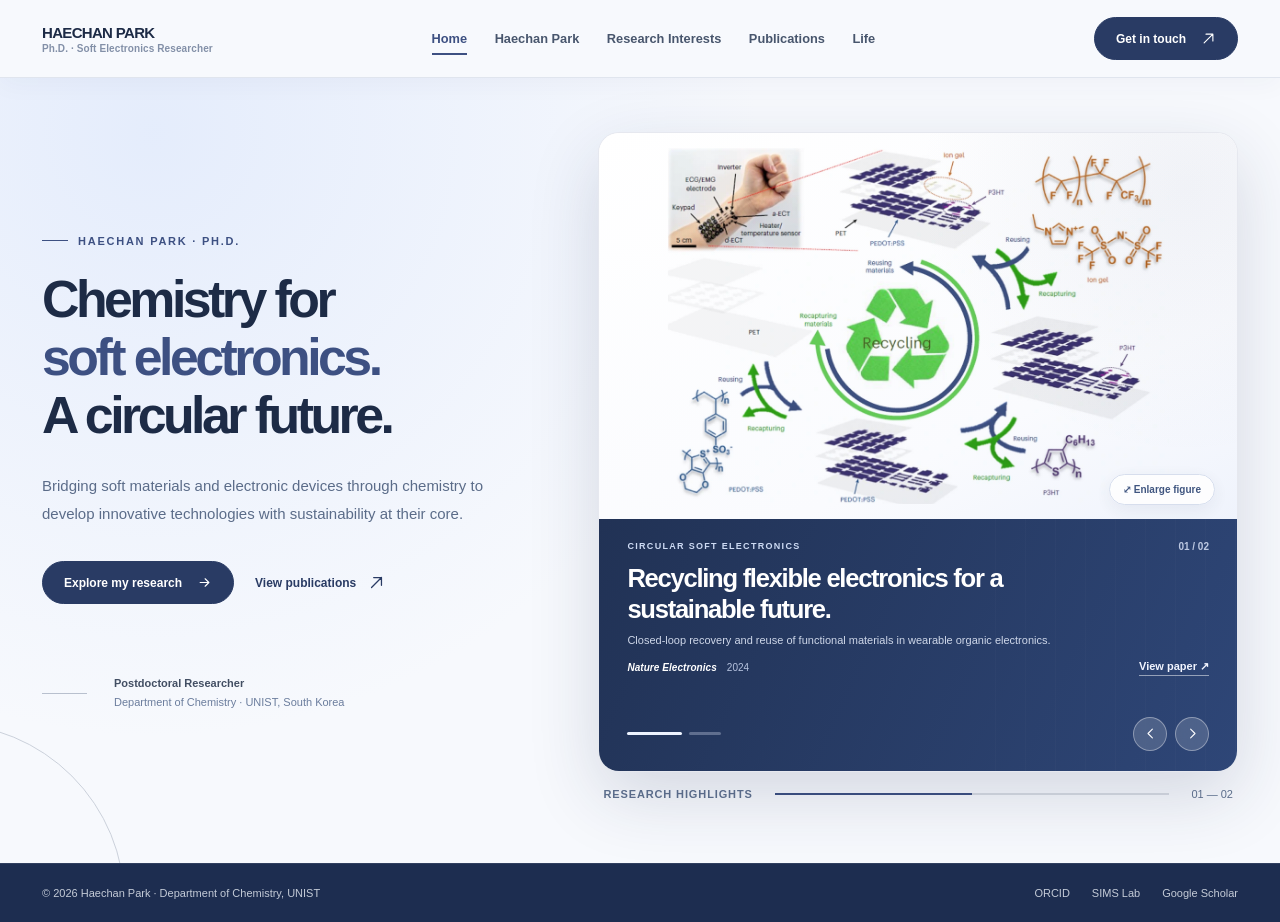
==== commit 88bba51d: "Add files via upload" ====
--- a/index.html
+++ b/index.html
@@ -5,18 +5,16 @@
 <meta content="#3d5082" name="theme-color"/>
 <meta content="Haechan Park, Ph.D. — Postdoctoral researcher in Chemistry at UNIST. Exploring recyclable, all-soft and skin-interfaced electronic systems." name="description"/>
 <title>Haechan Park | Soft Electronics Research</title>
-<link href="[data-uri]" rel="icon" type="image/svg+xml"/>
 <link href="https://fonts.googleapis.com" rel="preconnect"/>
 <link crossorigin="" href="https://fonts.gstatic.com" rel="preconnect"/>
 <link href="https://fonts.googleapis.com/css2?family=DM+Sans:wght@400;450;500;550;600;650;700;750&amp;family=Manrope:wght@400;500;600;700;800&amp;display=swap" rel="stylesheet"/>
-
 <style>
 
     :root{--ink:#1d2b46;--ink2:#53617c;--muted:#8490a6;--green:#3d5082;--green2:#293b64;--lime:#dae4fa;--cream:#f7f9fd;--white:#fff;--line:#dce4f1;--soft:#eaf0f9;--max:1260px;--ease:cubic-bezier(.2,.75,.2,1)}
     *,*::before,*::after{box-sizing:border-box}html{scroll-behavior:smooth;scroll-padding-top:90px}body{margin:0;background:var(--cream);color:var(--ink);font-family:'DM Sans',sans-serif;-webkit-font-smoothing:antialiased}a{color:inherit;text-decoration:none}button{font:inherit}button,a{ -webkit-tap-highlight-color:transparent}img{display:block;max-width:100%}::selection{background:var(--lime);color:#1b263a}
     .container{width:min(calc(100% - 84px),var(--max));margin-inline:auto}.eyebrow{text-transform:uppercase;font-size:11px;letter-spacing:.19em;font-weight:800;color:var(--green)}.dot{display:inline-block;width:6px;height:6px;border-radius:100%;background:#aab5c8;margin:0 11px 2px}.screen-reader{position:absolute;width:1px;height:1px;padding:0;margin:-1px;overflow:hidden;clip:rect(0,0,0,0);white-space:nowrap;border:0}
-    header.site-header{height:78px;position:sticky;top:0;z-index:100;background:rgba(247,249,253,.94);border-bottom:1px solid rgba(61,80,130,.12);backdrop-filter:blur(22px);-webkit-backdrop-filter:blur(22px)}.header-inner{display:flex;align-items:center;justify-content:space-between;height:100%;gap:22px}.brand{display:flex;align-items:center;gap:12px;white-space:nowrap}.brand-mark{width:37px;height:37px;border-radius:12px;display:grid;place-items:center;color:#fff;background:var(--green2);font-family:Manrope,sans-serif;font-size:14px;letter-spacing:-.09em;font-weight:800}.brand-text{font-family:Manrope,sans-serif;font-size:15px;font-weight:800;letter-spacing:-.045em}.brand-small{font-size:10px;font-weight:550;letter-spacing:.01em;color:var(--muted);display:block;margin-top:1px}.desktop-nav{display:flex;align-items:center;gap:36px}.desktop-nav>a{font-size:12.8px;color:#48566d;font-weight:700;position:relative;transition:color .2s}.desktop-nav>a::after{content:'';position:absolute;left:0;bottom:-9px;height:2px;width:0;background:var(--green);transition:width .22s}.desktop-nav>a:hover{color:var(--green)}.desktop-nav>a:hover::after{width:100%}.nav-contact,.dark-btn{display:inline-flex;align-items:center;justify-content:center;gap:15px;background:var(--green2);border:1px solid var(--green2);color:white;border-radius:999px;padding:13px 21px;font-weight:750;font-size:12px;transition:background .2s,transform .2s}.nav-contact:hover,.dark-btn:hover{background:#35475b;transform:translateY(-1px)}.nav-contact svg,.dark-btn svg{width:15px;height:15px}.menu-toggle{display:none;align-items:center;justify-content:center;width:42px;height:42px;background:white;border:1px solid var(--line);border-radius:12px;color:var(--ink)}.mobile-nav{display:none}
-    .hero{position:relative;overflow:hidden;padding:88px 0 110px;background:radial-gradient(circle at 16% 10%,#edeff3 0,transparent 41%),var(--cream)}.hero::after{content:' ';position:absolute;width:360px;height:360px;left:-235px;bottom:-220px;border:1px solid #cbd1db;border-radius:100%;pointer-events:none}.hero-grid{display:grid;grid-template-columns: .89fr 1.11fr;gap:clamp(38px,5vw,82px);align-items:center}.hero-content{padding-top:15px}.hero-overline{display:flex;align-items:center;gap:10px;font-size:11px;letter-spacing:.16em;text-transform:uppercase;font-weight:800;color:var(--green)}.hero-overline span{width:26px;height:1px;background:var(--green)}h1,h2,h3,p{margin-top:0}.hero h1{font-family:Manrope,sans-serif;font-size:clamp(54px,5.25vw,84px);line-height:1.075;letter-spacing:-.078em;font-weight:700;margin:23px 0 28px}.hero h1 em{font-style:normal;color:var(--green)}.hero-description{max-width:450px;color:#5b6c89;font-size:15px;line-height:1.88;margin-bottom:33px}.hero-actions{display:flex;gap:19px;align-items:center;flex-wrap:wrap}.text-link{display:inline-flex;gap:12px;align-items:center;font-size:12px;font-weight:800;padding:12px 2px;color:var(--green2)}.text-link svg{width:17px;height:17px;transition:transform .2s}.text-link:hover svg{transform:translate(3px,-3px)}.hero-footnote{margin-top:70px;display:flex;gap:27px;align-items:center}.hero-footnote .line{width:45px;height:1px;background:#b8c0ce}.hero-footnote p{margin:0;font-size:11px;line-height:1.7;color:#6b7d9d}.hero-footnote strong{color:#424e63;font-weight:750}
+    header.site-header{height:78px;position:sticky;top:0;z-index:100;background:rgba(247,249,253,.94);border-bottom:1px solid rgba(61,80,130,.12);backdrop-filter:blur(22px);-webkit-backdrop-filter:blur(22px)}.header-inner{display:flex;align-items:center;justify-content:space-between;height:100%;gap:22px}.brand{display:flex;align-items:center;gap:0;white-space:nowrap}.brand-mark{width:37px;height:37px;border-radius:12px;display:grid;place-items:center;color:#fff;background:var(--green2);font-family:Manrope,sans-serif;font-size:14px;letter-spacing:-.09em;font-weight:800}.brand-text{font-family:Manrope,sans-serif;font-size:15px;font-weight:800;letter-spacing:-.045em}.brand-small{font-size:10px;font-weight:550;letter-spacing:.01em;color:var(--muted);display:block;margin-top:1px}.desktop-nav{display:flex;align-items:center;gap:36px}.desktop-nav>a{font-size:12.8px;color:#48566d;font-weight:700;position:relative;transition:color .2s}.desktop-nav>a::after{content:'';position:absolute;left:0;bottom:-9px;height:2px;width:0;background:var(--green);transition:width .22s}.desktop-nav>a:hover{color:var(--green)}.desktop-nav>a:hover::after{width:100%}.nav-contact,.dark-btn{display:inline-flex;align-items:center;justify-content:center;gap:15px;background:var(--green2);border:1px solid var(--green2);color:white;border-radius:999px;padding:13px 21px;font-weight:750;font-size:12px;transition:background .2s,transform .2s}.nav-contact:hover,.dark-btn:hover{background:#35475b;transform:translateY(-1px)}.nav-contact svg,.dark-btn svg{width:15px;height:15px}.menu-toggle{display:none;align-items:center;justify-content:center;width:42px;height:42px;background:white;border:1px solid var(--line);border-radius:12px;color:var(--ink)}.mobile-nav{display:none}
+    .hero{position:relative;overflow:hidden;padding:88px 0 110px;background:radial-gradient(circle at 16% 10%,#edeff3 0,transparent 41%),var(--cream)}.hero::after{content:' ';position:absolute;width:360px;height:360px;left:-235px;bottom:-220px;border:1px solid #cbd1db;border-radius:100%;pointer-events:none}.hero-grid{display:grid;grid-template-columns: .89fr 1.11fr;gap:clamp(38px,5vw,82px);align-items:center}.hero-content{padding-top:15px}.hero-overline{display:flex;align-items:center;gap:10px;font-size:11px;letter-spacing:.16em;text-transform:uppercase;font-weight:800;color:var(--green)}.hero-overline span{width:26px;height:1px;background:var(--green)}h1,h2,h3,p{margin-top:0}.hero h1{font-family:Manrope,sans-serif;font-size:clamp(43px,4.05vw,63px);line-height:1.12;letter-spacing:-.068em;font-weight:800;margin:23px 0 28px}.hero h1 em{font-style:normal;color:var(--green)}.hero-description{max-width:450px;color:#5b6c89;font-size:15px;line-height:1.88;margin-bottom:33px}.hero-actions{display:flex;gap:19px;align-items:center;flex-wrap:wrap}.text-link{display:inline-flex;gap:12px;align-items:center;font-size:12px;font-weight:800;padding:12px 2px;color:var(--green2)}.text-link svg{width:17px;height:17px;transition:transform .2s}.text-link:hover svg{transform:translate(3px,-3px)}.hero-footnote{margin-top:70px;display:flex;gap:27px;align-items:center}.hero-footnote .line{width:45px;height:1px;background:#b8c0ce}.hero-footnote p{margin:0;font-size:11px;line-height:1.7;color:#6b7d9d}.hero-footnote strong{color:#424e63;font-weight:750}
     .hero-showcase{min-width:0}.showcase-frame{position:relative;border-radius:20px;overflow:hidden;background:#1b2939;aspect-ratio:1.13;box-shadow:0 32px 75px rgba(37,57,99,.18)}.showcase-slide{position:absolute;inset:0;opacity:0;transform:scale(1.055);transition:opacity .75s ease,transform 1.5s var(--ease);pointer-events:none}.showcase-slide.active{opacity:1;transform:scale(1);pointer-events:auto}.showcase-slide>img{height:100%;width:100%;object-fit:cover}.showcase-shade{position:absolute;inset:0;background:linear-gradient(180deg,rgba(12,20,43,.02) 43%,rgba(5,14,38,.84) 100%)}.showcase-top{position:absolute;top:26px;left:28px;right:28px;display:flex;justify-content:space-between;align-items:center;color:#ebeff6;z-index:2}.showcase-top small{font-size:10px;letter-spacing:.15em;text-transform:uppercase;font-weight:800}.showcase-index{padding:9px 12px;border:1px solid rgba(255,255,255,.29);border-radius:999px;background:rgba(255,255,255,.09);backdrop-filter:blur(12px);font-size:11px;font-weight:700}.showcase-bottom{position:absolute;left:34px;right:34px;bottom:72px;color:#fff;z-index:2}.showcase-bottom .tag{display:inline-block;color:#e1e8f5;text-transform:uppercase;letter-spacing:.16em;font-size:10px;font-weight:800;margin-bottom:12px}.showcase-bottom h3{font-family:Manrope,sans-serif;font-size:clamp(24px,2.55vw,36px);font-weight:650;letter-spacing:-.056em;line-height:1.17;max-width:445px;margin:0 0 12px}.showcase-bottom p{font-size:12px;line-height:1.55;opacity:.77;max-width:450px;margin:0}.showcase-controls{position:absolute;bottom:27px;left:34px;right:34px;display:flex;align-items:center;justify-content:space-between;z-index:3}.showcase-progress{display:flex;gap:7px}.slide-dot{height:3px;width:30px;border:0;border-radius:20px;background:rgba(255,255,255,.35);cursor:pointer;transition:background .2s,width .2s;padding:0}.slide-dot.active{width:53px;background:#becce5}.showcase-arrows{display:flex;gap:8px}.round-arrow{width:34px;height:34px;border-radius:50%;background:rgba(255,255,255,.16);border:1px solid rgba(255,255,255,.36);color:white;display:grid;place-items:center;cursor:pointer;backdrop-filter:blur(10px);transition:background .2s}.round-arrow:hover{background:rgba(255,255,255,.29)}.round-arrow svg{height:15px;width:15px}.showcase-label{display:flex;align-items:center;justify-content:space-between;padding:16px 5px 0;color:#5f718f;font-size:11px}.showcase-label span:first-child{font-weight:800;letter-spacing:.08em;text-transform:uppercase}.small-track{height:2px;background:#d7dbe3;flex:1;margin:0 22px}.small-track>span{display:block;height:100%;width:33.333%;background:#5a6a86;transition:transform .3s}
     .section{padding:105px 0}.section-header{display:flex;align-items:flex-end;justify-content:space-between;gap:24px;margin-bottom:37px}.section-header h2{font-family:Manrope,sans-serif;font-size:clamp(34px,3.4vw,48px);font-weight:650;letter-spacing:-.066em;line-height:1.19;margin:10px 0 0}.section-header p{max-width:385px;font-size:13px;line-height:1.8;color:#627493;margin:0 0 4px}.soft-section{background:#eef0f4}
     .about-grid{display:grid;grid-template-columns:.91fr 1.09fr;gap:64px;align-items:stretch}.portrait-panel{background:#dfe3ea;border-radius:18px;min-height:388px;overflow:hidden;position:relative;padding:32px;display:flex;align-items:flex-end}.portrait-lines{position:absolute;inset:0;background:repeating-radial-gradient(circle at 60% 48%,transparent 0 40px,rgba(61,80,130,.13) 41px 42px);opacity:.65}.portrait-panel::before{content:'HP';position:absolute;font-family:Manrope,sans-serif;letter-spacing:-.12em;font-size:clamp(150px,19vw,305px);font-weight:800;color:rgba(61,80,130,.16);top:17%;left:11%;line-height:1}.portrait-caption{z-index:2;display:flex;justify-content:space-between;align-items:center;width:100%;gap:12px}.portrait-caption span:first-child{font-size:12px;font-weight:800;line-height:1.45}.portrait-caption small{font-size:10px;letter-spacing:.1em;text-transform:uppercase;color:#5d6e8c;font-weight:800}.about-copy{padding:16px 0 0}.about-copy h3{font-family:Manrope,sans-serif;font-size:clamp(26px,2.65vw,37px);font-weight:600;letter-spacing:-.055em;line-height:1.34;margin:12px 0 24px}.about-copy>p{color:#5f708e;font-size:14px;line-height:1.9;margin-bottom:24px}.facts-grid{display:grid;grid-template-columns:1fr 1fr;gap:22px;padding-top:25px;border-top:1px solid #d7dce4}.fact b{display:block;font-size:11px;text-transform:uppercase;letter-spacing:.13em;margin-bottom:8px;color:#334057}.fact span{font-size:13px;line-height:1.65;color:#51607a}.award-ribbon{margin-top:25px;padding:15px 18px;border-radius:12px;background:#e6e9ee;display:flex;gap:14px;align-items:flex-start}.award-ribbon svg{color:#3a4b69;flex:none}.award-ribbon span{font-size:12px;line-height:1.6;color:#4c5971}.award-ribbon strong{display:block;font-size:11px;letter-spacing:.06em;text-transform:uppercase;color:#3b475b;margin-bottom:2px}
@@ -25,9 +23,9 @@
     .gallery-section{background:#eaecf0;overflow:hidden}.gallery-top{display:flex;align-items:flex-end;justify-content:space-between;gap:20px;margin-bottom:35px}.gallery-actions{display:flex;gap:9px}.gallery-actions button{border:1px solid #c7ced9;background:#fafafb;border-radius:50%;width:42px;height:42px;display:grid;place-items:center;cursor:pointer;color:#36435a;transition:all .2s}.gallery-actions button:hover{background:#36435a;color:#fff}.gallery-actions button svg{width:17px;height:17px}.gallery-track{display:flex;gap:20px;overflow-x:auto;scroll-snap-type:x mandatory;scrollbar-width:none;padding:2px 0 30px;scroll-behavior:smooth}.gallery-track::-webkit-scrollbar{display:none}.gallery-card{flex:0 0 calc((100% - 40px)/3);min-width:0;scroll-snap-align:start;cursor:pointer;background:none;border:0;padding:0;text-align:left}.gallery-image{position:relative;aspect-ratio:1.08;overflow:hidden;border-radius:15px;background:#23364b}.gallery-image img{width:100%;height:100%;object-fit:cover;transition:transform .65s var(--ease)}.gallery-card:hover img{transform:scale(1.07)}.gallery-expand{position:absolute;top:15px;right:15px;background:rgba(255,255,255,.86);width:34px;height:34px;display:grid;place-items:center;border-radius:50%;color:#24374c}.gallery-expand svg{width:15px;height:15px}.gallery-card h3{font-family:Manrope,sans-serif;letter-spacing:-.04em;font-size:15px;margin:16px 0 5px;font-weight:750}.gallery-card p{font-size:11px;color:#7989a5;margin:0}.gallery-footer{display:flex;gap:15px;align-items:center;padding-top:5px}.gallery-line{background:#cad0db;flex:1;height:2px}.gallery-line>span{display:block;width:33.33%;height:100%;background:#3e4c65;transition:transform .25s}.gallery-count{font-size:10px;letter-spacing:.1em;font-weight:800;color:#5a6a86}.gallery-note{font-size:11px;color:#7b8ba7;line-height:1.7;margin:20px 0 0}
     .contact-section{background:var(--green2);color:#f6f8fc;padding:90px 0 75px;position:relative;overflow:hidden}.contact-section::before{content:'';position:absolute;width:570px;height:570px;border-radius:50%;border:1px solid rgba(200,215,255,.14);right:-125px;top:-210px;box-shadow:0 0 0 80px rgba(205,221,255,.025),0 0 0 160px rgba(205,221,255,.018)}.contact-grid{position:relative;display:flex;justify-content:space-between;align-items:end;gap:28px}.contact-section .eyebrow{color:#b6c5df}.contact-section h2{font-family:Manrope,sans-serif;font-size:clamp(36px,5vw,64px);font-weight:650;line-height:1.2;letter-spacing:-.07em;margin:15px 0 19px;max-width:700px}.contact-section p{color:#b7bfce;font-size:13px;line-height:1.8;max-width:515px;margin:0}.email-btn{display:inline-flex;align-items:center;gap:16px;border-radius:99px;background:#b8c5dd;color:#202d43;padding:17px 21px;font-size:13px;font-weight:800;flex:none;transition:transform .2s}.email-btn:hover{transform:translateY(-3px)}.email-btn svg{width:17px;height:17px}footer{background:#172432;color:#c4cbd7;border-top:1px solid rgba(255,255,255,.09);padding:23px 0}.footer-inner{display:flex;align-items:center;justify-content:space-between;gap:15px}.footer-inner span{font-size:11px}.footer-links{display:flex;gap:22px}.footer-links a{font-size:11px;color:#c4cbd7}.footer-links a:hover{color:white}
     .lightbox{position:fixed;inset:0;background:rgba(8,14,33,.93);z-index:200;display:none;align-items:center;justify-content:center;padding:7vw;backdrop-filter:blur(18px)}.lightbox.open{display:flex}.lightbox-inner{width:min(100%,960px);position:relative}.lightbox img{width:100%;max-height:75vh;object-fit:contain;border-radius:12px}.lightbox-meta{color:#e8ecf3;margin-top:17px;display:flex;gap:20px;justify-content:space-between;align-items:center}.lightbox-meta strong{font-size:15px}.lightbox-meta span{font-size:11px;color:#a7b1c3}.close-lightbox{position:absolute;right:0;top:-48px;border:1px solid rgba(255,255,255,.4);background:rgba(255,255,255,.09);border-radius:50%;color:white;width:36px;height:36px;display:grid;place-items:center;cursor:pointer}.close-lightbox svg{height:17px;width:17px}.reveal{opacity:0;transform:translateY(22px);transition:opacity .7s ease,transform .7s var(--ease)}.reveal.visible{opacity:1;transform:translateY(0)}
-    @media(max-width:1080px){.container{width:min(calc(100% - 56px),var(--max))}.desktop-nav{gap:21px}.hero{padding:66px 0 90px}.hero-grid{gap:35px}.hero h1{font-size:clamp(50px,5.1vw,70px)}.hero-footnote{margin-top:42px}.showcase-frame{aspect-ratio:.97}.research-content{padding:24px 20px}.research-content h3{font-size:18px}.about-grid{gap:40px}}
-    @media(max-width:760px){header.site-header{height:68px}.container{width:calc(100% - 36px)}.desktop-nav,.header-inner>.nav-contact{display:none}.menu-toggle{display:flex}.mobile-nav{display:flex;position:absolute;top:68px;left:0;right:0;background:#f8f9fa;border-bottom:1px solid var(--line);padding:12px 20px 22px;flex-direction:column;gap:0;box-shadow:0 15px 35px rgba(40,57,99,.07)}.mobile-nav[hidden]{display:none}.mobile-nav a{padding:14px 2px;font-size:14px;font-weight:700;border-bottom:1px solid #e8ebef}.hero{padding:60px 0 74px}.hero-grid{grid-template-columns:1fr;gap:40px}.hero-content{padding-top:0}.hero h1{font-size:clamp(54px,10vw,74px);max-width:650px}.hero-description{max-width:610px}.hero-footnote{display:none}.showcase-frame{aspect-ratio:1.24}.section{padding:75px 0}.section-header{display:block;margin-bottom:30px}.section-header p{margin-top:14px}.about-grid{grid-template-columns:1fr;gap:30px}.portrait-panel{min-height:275px}.portrait-panel::before{font-size:220px;top:0}.about-copy{padding:0}.research-grid{grid-template-columns:1fr;gap:17px}.research-card{display:grid;grid-template-columns:40% 60%}.research-img{height:100%;aspect-ratio:auto}.research-content{min-height:unset;padding:25px 24px;align-self:center}.research-content h3{font-size:20px}.gallery-card{flex-basis:calc((100% - 16px)/2)}.gallery-track{gap:16px}.gallery-footer .gallery-line>span{width:50%}.contact-grid{display:block}.email-btn{margin-top:30px}.publication{grid-template-columns:50px minmax(0,1fr);gap:12px}.paper-link{grid-column:2;justify-self:start}.pub-toolbar{align-items:start;display:block}.pub-toolbar-note{display:block;margin-top:13px}}
-    @media(max-width:490px){.brand-text{font-size:14px}.hero h1{font-size:clamp(48px,12.6vw,64px)}.hero-description{font-size:13.5px}.hero-actions{gap:10px}.showcase-frame{aspect-ratio:.95;border-radius:14px}.showcase-top{left:20px;right:20px;top:20px}.showcase-bottom{left:22px;right:20px;bottom:80px}.showcase-bottom h3{font-size:25px}.showcase-controls{left:22px;right:22px}.section-header h2{font-size:36px}.facts-grid{gap:14px}.research-card{display:block}.research-img{aspect-ratio:1.65}.research-content{min-height:unset;padding:21px 21px 24px}.gallery-card{flex-basis:84%}.gallery-footer .gallery-line>span{width:25%}.pub-title{font-size:14px}.publication{grid-template-columns:43px 1fr}.pub-year{font-size:11px}.contact-section h2{font-size:42px}.footer-inner{display:block}.footer-links{margin-top:13px}.lightbox{padding:18px}}
+    @media(max-width:1080px){.container{width:min(calc(100% - 56px),var(--max))}.desktop-nav{gap:21px}.hero{padding:66px 0 90px}.hero-grid{gap:35px}.hero h1{font-size:clamp(43px,4.4vw,59px)}.hero-footnote{margin-top:42px}.showcase-frame{aspect-ratio:.97}.research-content{padding:24px 20px}.research-content h3{font-size:18px}.about-grid{gap:40px}}
+    @media(max-width:760px){header.site-header{height:68px}.container{width:calc(100% - 36px)}.desktop-nav,.header-inner>.nav-contact{display:none}.menu-toggle{display:flex}.mobile-nav{display:flex;position:absolute;top:68px;left:0;right:0;background:#f8f9fa;border-bottom:1px solid var(--line);padding:12px 20px 22px;flex-direction:column;gap:0;box-shadow:0 15px 35px rgba(40,57,99,.07)}.mobile-nav[hidden]{display:none}.mobile-nav a{padding:14px 2px;font-size:14px;font-weight:700;border-bottom:1px solid #e8ebef}.hero{padding:60px 0 74px}.hero-grid{grid-template-columns:1fr;gap:40px}.hero-content{padding-top:0}.hero h1{font-size:clamp(43px,7.6vw,64px);max-width:650px}.hero-description{max-width:610px}.hero-footnote{display:none}.showcase-frame{aspect-ratio:1.24}.section{padding:75px 0}.section-header{display:block;margin-bottom:30px}.section-header p{margin-top:14px}.about-grid{grid-template-columns:1fr;gap:30px}.portrait-panel{min-height:275px}.portrait-panel::before{font-size:220px;top:0}.about-copy{padding:0}.research-grid{grid-template-columns:1fr;gap:17px}.research-card{display:grid;grid-template-columns:40% 60%}.research-img{height:100%;aspect-ratio:auto}.research-content{min-height:unset;padding:25px 24px;align-self:center}.research-content h3{font-size:20px}.gallery-card{flex-basis:calc((100% - 16px)/2)}.gallery-track{gap:16px}.gallery-footer .gallery-line>span{width:50%}.contact-grid{display:block}.email-btn{margin-top:30px}.publication{grid-template-columns:50px minmax(0,1fr);gap:12px}.paper-link{grid-column:2;justify-self:start}.pub-toolbar{align-items:start;display:block}.pub-toolbar-note{display:block;margin-top:13px}}
+    @media(max-width:490px){.brand-text{font-size:14px}.hero h1{font-size:clamp(38px,9.4vw,56px)}.hero-description{font-size:13.5px}.hero-actions{gap:10px}.showcase-frame{aspect-ratio:.95;border-radius:14px}.showcase-top{left:20px;right:20px;top:20px}.showcase-bottom{left:22px;right:20px;bottom:80px}.showcase-bottom h3{font-size:25px}.showcase-controls{left:22px;right:22px}.section-header h2{font-size:36px}.facts-grid{gap:14px}.research-card{display:block}.research-img{aspect-ratio:1.65}.research-content{min-height:unset;padding:21px 21px 24px}.gallery-card{flex-basis:84%}.gallery-footer .gallery-line>span{width:25%}.pub-title{font-size:14px}.publication{grid-template-columns:43px 1fr}.pub-year{font-size:11px}.contact-section h2{font-size:42px}.footer-inner{display:block}.footer-links{margin-top:13px}.lightbox{padding:18px}}
     @media(prefers-reduced-motion:reduce){html{scroll-behavior:auto}*,*::before,*::after{animation-duration:.01ms!important;transition-duration:.01ms!important}.reveal{opacity:1;transform:none}}
   
 /* V2 / MULTI-PAGE NAVIGATION AND BLUE THEME */
@@ -76,34 +74,84 @@
 @media(max-width:760px){.home-page main{min-height:unset;display:block}.home-page .hero{padding:60px 0 86px}.home-page .hero-grid{grid-template-columns:1fr}.page-main{min-height:unset}.page-main .section{padding-top:74px;padding-bottom:86px}.page-main .portrait-panel{min-height:300px}.page-main .research-img{aspect-ratio:auto}.page-main .gallery-image{aspect-ratio:1.04}}
 @media(max-width:490px){.home-page .hero{padding-top:44px}.home-page .hero-grid{gap:34px}.page-main .section-header h2{font-size:37px}.page-main .research-img{aspect-ratio:1.65}.page-main .gallery-image{aspect-ratio:1.04}}
 
+
+/* v4 — Journal figure carousel, 2 slides. Images embedded for GitHub Pages reliability. */
+
+.home-page .showcase-frame{aspect-ratio:1.00;background:#fff;border:1px solid rgba(61,80,130,.13);border-radius:21px;box-shadow:0 24px 70px rgba(28,43,83,.16)}
+.home-page .showcase-slide{display:grid;grid-template-rows:minmax(0,1fr) auto;background:#fff;transform:translateX(15px) scale(.995);transition:opacity .62s ease,transform .82s var(--ease)}
+.home-page .showcase-slide.active{transform:translateX(0) scale(1)}
+.home-page .paper-visual{position:relative;display:grid;place-items:center;overflow:hidden;min-height:0;padding:18px 18px 10px;background:linear-gradient(155deg,#fff 0%,#fafbfe 70%,#eff3fc 100%)}
+.home-page .paper-visual:before{content:'';position:absolute;inset:0;pointer-events:none;background:radial-gradient(circle at 92% 14%,rgba(61,80,130,.058),transparent 40%)}
+.home-page .paper-visual img{display:block;height:100%;width:100%;max-height:100%;object-fit:contain;object-position:center;filter:none;border-radius:4px;mix-blend-mode:multiply}
+.home-page .figure-zoom{position:absolute;right:22px;bottom:14px;display:flex;align-items:center;gap:4px;border:1px solid #d5ddec;border-radius:999px;padding:9px 13px;background:rgba(255,255,255,.94);box-shadow:0 5px 20px rgba(32,52,97,.08);color:#334a77;font-size:10px;font-weight:800;cursor:pointer;opacity:.93;transition:transform .2s,background .2s}
+.home-page .figure-zoom:hover{transform:translateY(-2px);background:white}
+.home-page .paper-details{position:relative;min-height:219px;padding:22px 28px 70px;background:linear-gradient(115deg,#213255 0%,#2e4677 100%);color:#fff}
+.home-page .paper-details:before{content:'';position:absolute;right:0;top:0;bottom:0;width:38%;pointer-events:none;background:repeating-linear-gradient(90deg,rgba(255,255,255,.035) 0px,rgba(255,255,255,.035) 1px,transparent 1px,transparent 30px);opacity:.48}
+.home-page .paper-topline{position:relative;display:flex;justify-content:space-between;gap:12px;align-items:center;margin-bottom:11px}
+.home-page .paper-tag{font-size:9px;font-weight:800;text-transform:uppercase;letter-spacing:.145em;color:#cedbf4}
+.home-page .paper-count{color:#bdc9e2;font-size:10px;font-weight:700;font-variant-numeric:tabular-nums}
+.home-page .paper-title{position:relative;font-family:Manrope,sans-serif;color:#fff;font-size:clamp(19px,2.0vw,27px);letter-spacing:-.05em;line-height:1.22;font-weight:750;max-width:490px;margin:0 0 7px}
+.home-page .paper-summary{position:relative;font-size:11px;line-height:1.55;max-width:500px;color:#ced7e9;margin:0 0 11px}
+.home-page .paper-citation{position:relative;display:flex;align-items:center;gap:10px;color:#fff;font-size:10px;line-height:1.2}
+.home-page .paper-journal{font-style:italic;font-weight:800;letter-spacing:.006em}
+.home-page .paper-year{color:#b6c3df}
+.home-page .paper-link{margin-left:auto;color:#f2f5ff;font-weight:700;border-bottom:1px solid rgba(255,255,255,.5);padding-bottom:2px;white-space:nowrap}
+.home-page .paper-link:hover{color:white;border-color:#fff}
+.home-page .showcase-controls{bottom:20px;left:28px;right:28px}
+.home-page .small-track>span{width:50%}
+.home-page .slide-dot{width:32px;background:rgba(230,238,255,.3)}
+.home-page .slide-dot.active{width:55px;background:#edf3ff}
+.paper-dialog{position:fixed;inset:0;max-width:min(1140px,96vw);width:min(1140px,96vw);max-height:94vh;padding:26px 26px 16px;border:0;border-radius:14px;background:#fff;color:#213255;box-shadow:0 30px 100px rgba(0,0,0,.3)}
+.paper-dialog::backdrop{background:rgba(5,13,30,.82);backdrop-filter:blur(7px)}
+.paper-dialog img{width:100%;height:auto;max-height:78vh;object-fit:contain;margin:auto}
+.paper-dialog p{font-size:12px;margin:14px 0 0;color:#516380}
+.paper-dialog-close{position:absolute;right:12px;top:9px;width:35px;height:35px;background:#213255;border:0;border-radius:50%;color:#fff;font-size:23px;cursor:pointer;display:grid;place-items:center}
+@media(max-width:1080px){.home-page .showcase-frame{aspect-ratio:.93}.home-page .paper-details{min-height:226px;padding:21px 24px 68px}}
+@media(max-width:760px){.home-page .showcase-frame{aspect-ratio:1.13}.home-page .paper-details{min-height:203px;padding:20px 25px 65px}.home-page .paper-title{font-size:clamp(20px,4vw,26px)}.home-page .paper-visual{padding:15px}}
+@media(max-width:490px){.home-page .showcase-frame{aspect-ratio:.77;border-radius:17px}.home-page .paper-visual{padding:10px 12px 0}.home-page .paper-details{min-height:222px;padding:17px 19px 63px}.home-page .paper-title{font-size:21px}.home-page .paper-summary{font-size:10.5px}.home-page .paper-tag{font-size:8.5px}.home-page .paper-journal{font-size:10px}.home-page .showcase-controls{left:19px;right:19px;bottom:18px}.home-page .figure-zoom{font-size:9px;right:11px;bottom:10px;padding:8px 10px}.home-page .paper-citation{gap:6px}}
+
+.home-page .paper-visual img{position:absolute;left:16px;top:15px;width:calc(100% - 32px);height:calc(100% - 30px);max-height:none;object-fit:contain;object-position:center;}
+
+/* v5 — Identical navy caption-panel heights in both research slides */
+.home-page .showcase-slide.paper-slide{grid-template-rows:minmax(0,1fr) 252px;transform:translateX(14px)}
+.home-page .showcase-slide.paper-slide.active{transform:translateX(0)}
+.home-page .paper-details{height:252px;min-height:0;overflow:hidden;padding:22px 28px 66px}
+@media (max-width:1080px){
+  .home-page .showcase-slide.paper-slide{grid-template-rows:minmax(0,1fr) 258px}
+  .home-page .paper-details{height:258px;min-height:0;padding:21px 24px 66px}
+}
+@media (max-width:760px){
+  .home-page .showcase-slide.paper-slide{grid-template-rows:minmax(0,1fr) 250px}
+  .home-page .paper-details{height:250px;min-height:0;padding:20px 25px 65px}
+}
+@media (max-width:490px){
+  .home-page .showcase-slide.paper-slide{grid-template-rows:minmax(0,1fr) 290px}
+  .home-page .paper-details{height:290px;min-height:0;padding:18px 19px 62px}
+}
+
 </style></head><body class="home-page"><svg aria-hidden="true" class="screen-reader" xmlns="http://www.w3.org/2000/svg"><symbol id="i-arrow" viewbox="0 0 24 24"><path d="M5 12h14m-6-6 6 6-6 6" fill="none" stroke="currentColor" stroke-linecap="round" stroke-linejoin="round" stroke-width="1.8"></path></symbol><symbol id="i-diag" viewbox="0 0 24 24"><path d="M5 19 19 5M8 5h11v11" fill="none" stroke="currentColor" stroke-linecap="round" stroke-linejoin="round" stroke-width="1.8"></path></symbol><symbol id="i-left" viewbox="0 0 24 24"><path d="M15 5 8 12l7 7" fill="none" stroke="currentColor" stroke-linecap="round" stroke-linejoin="round" stroke-width="1.7"></path></symbol><symbol id="i-right" viewbox="0 0 24 24"><path d="m9 5 7 7-7 7" fill="none" stroke="currentColor" stroke-linecap="round" stroke-linejoin="round" stroke-width="1.7"></path></symbol><symbol id="i-expand" viewbox="0 0 24 24"><path d="M8 4H4v4M16 4h4v4M4 16v4h4m12-4v4h-4" fill="none" stroke="currentColor" stroke-linejoin="round" stroke-width="1.8"></path></symbol><symbol id="i-close" viewbox="0 0 24 24"><path d="m5 5 14 14M19 5 5 19" stroke="currentColor" stroke-linecap="round" stroke-width="1.8"></path></symbol></svg><header class="site-header">
 <div class="container header-inner">
-<a aria-label="Haechan Park homepage" class="brand" href="index.html"><span class="brand-mark">HP.</span><span><span class="brand-text">HAECHAN PARK</span><span class="brand-small">Ph.D. · Soft Electronics Researcher</span></span></a>
-<nav aria-label="Main navigation" class="desktop-nav"><a aria-current="page" href="index.html">Home</a><a href="haechan-park.html">Haechan Park</a><a href="research-interests.html">Research Interests</a><a href="publications.html">Publications</a><a href="gallery.html">Gallery</a></nav>
+<a aria-label="Haechan Park homepage" class="brand" href="index.html"><span><span class="brand-text">HAECHAN PARK</span><span class="brand-small">Ph.D. · Soft Electronics Researcher</span></span></a>
+<nav aria-label="Main navigation" class="desktop-nav"><a aria-current="page" href="index.html">Home</a><a href="haechan-park.html">Haechan Park</a><a href="research-interests.html">Research Interests</a><a href="publications.html">Publications</a><a href="life.html">Life</a></nav>
 <a class="nav-contact" href="mailto:phc0304@unist.ac.kr">Get in touch <svg><use href="#i-diag"></use></svg></a>
 <button aria-controls="mobileNav" aria-expanded="false" aria-label="Open navigation" class="menu-toggle" id="menuToggle" type="button"><svg fill="none" height="22" stroke="currentColor" stroke-width="1.8" viewbox="0 0 24 24" width="22"><path d="M4 7h16M4 12h16M4 17h16"></path></svg></button>
 </div>
-<nav aria-label="Mobile navigation" class="mobile-nav" hidden="" id="mobileNav"><a aria-current="page" href="index.html">Home</a><a href="haechan-park.html">Haechan Park</a><a href="research-interests.html">Research Interests</a><a href="publications.html">Publications</a><a href="gallery.html">Gallery</a><a href="mailto:phc0304@unist.ac.kr">Contact</a></nav>
+<nav aria-label="Mobile navigation" class="mobile-nav" hidden="" id="mobileNav"><a aria-current="page" href="index.html">Home</a><a href="haechan-park.html">Haechan Park</a><a href="research-interests.html">Research Interests</a><a href="publications.html">Publications</a><a href="life.html">Life</a><a href="mailto:phc0304@unist.ac.kr">Contact</a></nav>
 </header><main><section aria-labelledby="heroTitle" class="hero" id="home">
 <div class="container hero-grid">
 <div class="hero-content">
 <div class="hero-overline"><span></span> Haechan Park · Ph.D.</div>
-<h1 id="heroTitle">Soft materials.<br/><em>Bold</em><br/>possibilities.</h1>
-<p class="hero-description">Exploring the chemistry of soft materials to create next-generation electronics that are stretchable, skin-compatible, and designed for a more sustainable future.</p>
+<h1 id="heroTitle">Chemistry for<br/><em>soft electronics.</em><br/>A circular future.</h1>
+<p class="hero-description">Bridging soft materials and electronic devices through chemistry to develop innovative technologies with sustainability at their core.</p>
 <div class="hero-actions"><a class="dark-btn" href="research-interests.html">Explore my research <svg><use href="#i-arrow"></use></svg></a><a class="text-link" href="publications.html">View publications <svg><use href="#i-diag"></use></svg></a></div>
 <div class="hero-footnote"><div class="line"></div><p><strong>Postdoctoral Researcher</strong><br/>Department of Chemistry · UNIST, South Korea</p></div>
 </div>
 <div aria-label="Featured research carousel" class="hero-showcase">
-<div aria-label="Research highlights" aria-roledescription="carousel" class="showcase-frame" id="heroCarousel" tabindex="0">
-<article aria-hidden="false" class="showcase-slide active"><img alt="Original conceptual illustration of flexible circuits and recyclable electronic materials" src="[data-uri]"/><div class="showcase-shade"></div><div class="showcase-top"><small>Selected research / 01</small><div class="showcase-index">01 / 03</div></div><div class="showcase-bottom"><span class="tag">Sustainable electronics</span><h3>Closing the loop on flexible electronics.</h3><p>Recover, reconstruct, and rethink electronic materials.</p></div></article>
-<article aria-hidden="true" class="showcase-slide"><img alt="Original conceptual illustration of an artificial fingerprint surface" src="[data-uri]"/><div class="showcase-shade"></div><div class="showcase-top"><small>Selected research / 02</small><div class="showcase-index">02 / 03</div></div><div class="showcase-bottom"><span class="tag">Bioinspired interfaces</span><h3>Soft electronics that feel like skin.</h3><p>Functional surfaces for tactile sensing and intelligent interfaces.</p></div></article>
-<article aria-hidden="true" class="showcase-slide"><img alt="Original conceptual illustration of a wearable sensor array" src="[data-uri]"/><div class="showcase-shade"></div><div class="showcase-top"><small>Selected research / 03</small><div class="showcase-index">03 / 03</div></div><div class="showcase-bottom"><span class="tag">Skin-interfaced systems</span><h3>Electronics designed to move with us.</h3><p>Conformal sensors, integrated devices, and wearable systems.</p></div></article>
-<div class="showcase-controls"><div aria-label="Select slide" class="showcase-progress" role="tablist"><button aria-label="Slide 1" aria-selected="true" class="slide-dot active" data-slide="0" type="button"></button><button aria-label="Slide 2" aria-selected="false" class="slide-dot" data-slide="1" type="button"></button><button aria-label="Slide 3" aria-selected="false" class="slide-dot" data-slide="2" type="button"></button></div><div class="showcase-arrows"><button aria-label="Previous slide" class="round-arrow" id="heroPrev" type="button"><svg><use href="#i-left"></use></svg></button><button aria-label="Next slide" class="round-arrow" id="heroNext" type="button"><svg><use href="#i-right"></use></svg></button></div></div>
-</div>
-<div class="showcase-label"><span>Research highlights</span><span class="small-track"><span id="heroProgressLine"></span></span><span>01 — 03</span></div>
+<div aria-label="Research highlights" aria-roledescription="carousel" class="showcase-frame" id="heroCarousel" tabindex="0"><article aria-hidden="false" class="showcase-slide paper-slide active"><div class="paper-visual"><img alt="Scientific illustration of closed-loop recycling of wearable organic electronic materials, with polymer structures and wearable device arrays" decoding="async" loading="eager" src="[data-uri]"/><button aria-label="Enlarge research figure 1" class="figure-zoom" data-zoom-figure="0" type="button">⤢  Enlarge figure</button></div><div class="paper-details"><div class="paper-topline"><span class="paper-tag">Circular soft electronics</span><span class="paper-count">01 / 02</span></div><h3 class="paper-title">Recycling flexible electronics for a sustainable future.</h3><p class="paper-summary">Closed-loop recovery and reuse of functional materials in wearable organic electronics.</p><div class="paper-citation"><span class="paper-journal">Nature Electronics</span><span class="paper-year">2024</span><a aria-label="Read article in Nature Electronics" class="paper-link" href="https://www.nature.com/articles/s41928-023-01078-9" rel="noopener noreferrer" target="_blank">View paper ↗</a></div></div></article><article aria-hidden="true" class="showcase-slide paper-slide"><div class="paper-visual"><img alt="Research figure of artificial fingerpad electronics mounted on a robotic hand, including fingerprint micrograph and device structure" decoding="async" loading="lazy" src="[data-uri]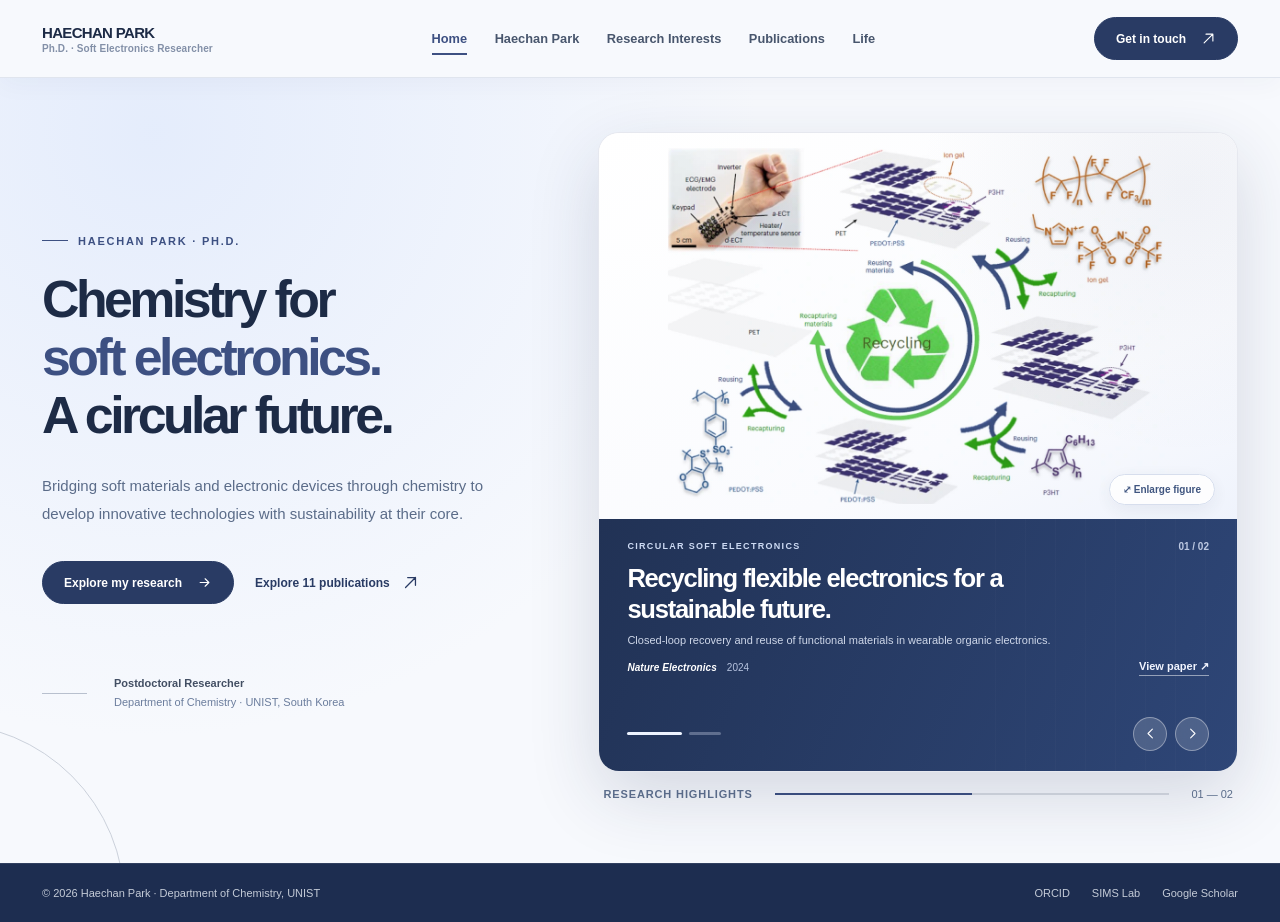
==== commit c1287680: "Add files via upload" ====
--- a/index.html
+++ b/index.html
@@ -143,7 +143,7 @@
 <div class="hero-overline"><span></span> Haechan Park · Ph.D.</div>
 <h1 id="heroTitle">Chemistry for<br/><em>soft electronics.</em><br/>A circular future.</h1>
 <p class="hero-description">Bridging soft materials and electronic devices through chemistry to develop innovative technologies with sustainability at their core.</p>
-<div class="hero-actions"><a class="dark-btn" href="research-interests.html">Explore my research <svg><use href="#i-arrow"></use></svg></a><a class="text-link" href="publications.html">View publications <svg><use href="#i-diag"></use></svg></a></div>
+<div class="hero-actions"><a class="dark-btn" href="research-interests.html">Explore my research <svg><use href="#i-arrow"></use></svg></a><a class="text-link" href="publications.html">Explore 11 publications <svg><use href="#i-diag"></use></svg></a></div>
 <div class="hero-footnote"><div class="line"></div><p><strong>Postdoctoral Researcher</strong><br/>Department of Chemistry · UNIST, South Korea</p></div>
 </div>
 <div aria-label="Featured research carousel" class="hero-showcase">
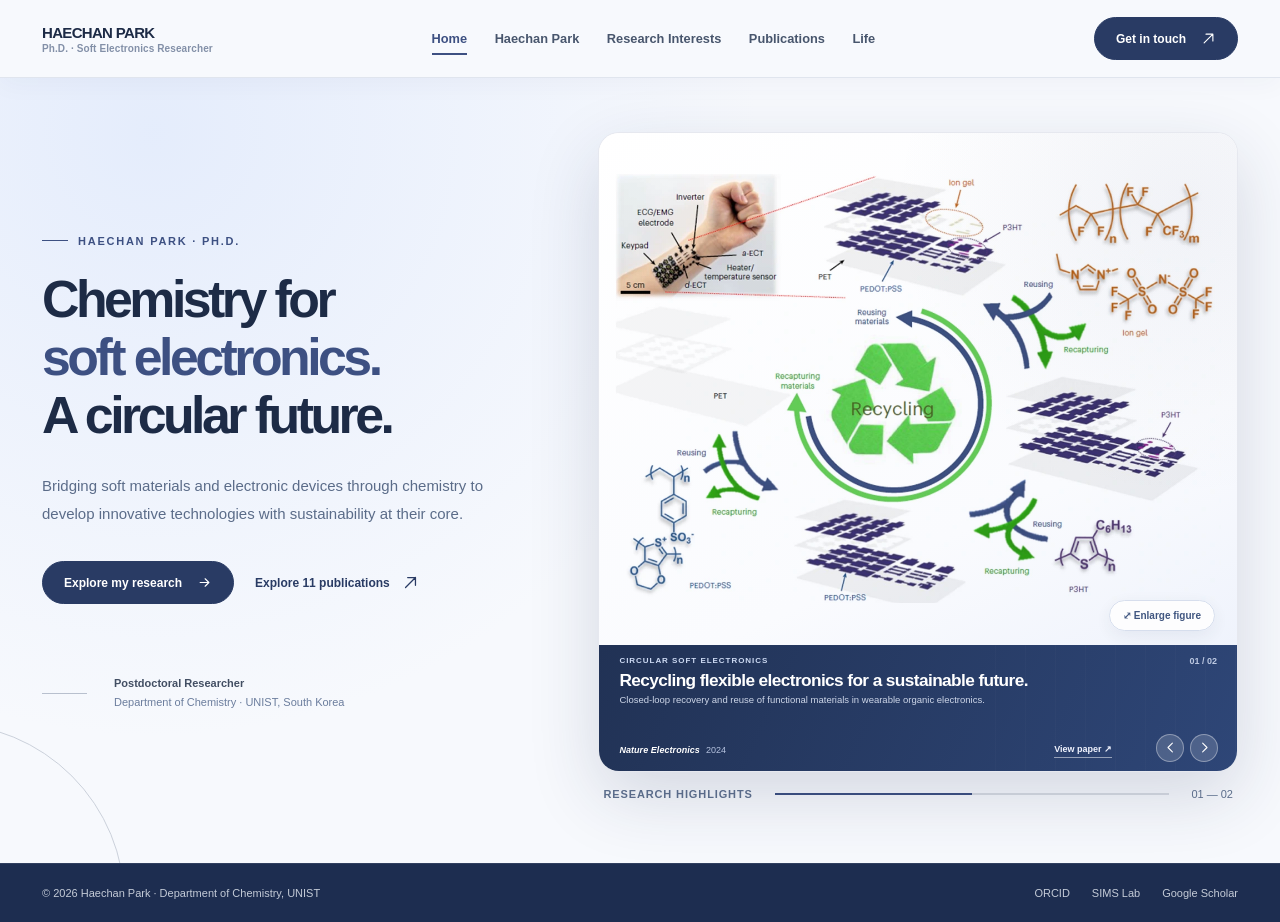
==== commit e394c881: "Add files via upload" ====
--- a/index.html
+++ b/index.html
@@ -129,6 +129,60 @@
   .home-page .paper-details{height:290px;min-height:0;padding:18px 19px 62px}
 }
 
+
+/* v7 — Compact half-height research caption; keep figures visually prominent. */
+.home-page .showcase-slide.paper-slide { grid-template-rows:minmax(0,1fr) 126px; }
+.home-page .paper-details {
+  height:126px; min-height:0; padding:11px 20px 33px;
+  overflow:hidden; background:linear-gradient(115deg,#213255 0%,#2e4677 100%);
+}
+.home-page .paper-topline{margin:0 0 5px}
+.home-page .paper-tag{font-size:8px;letter-spacing:.12em}
+.home-page .paper-count{font-size:9px}
+.home-page .paper-title{
+  font-size:clamp(16px,1.35vw,18px);line-height:1.14;
+  letter-spacing:-.035em;margin:0 0 4px;
+  max-width:none;display:-webkit-box;-webkit-line-clamp:2;-webkit-box-orient:vertical;overflow:hidden;
+}
+.home-page .paper-summary{
+  font-size:9.5px;line-height:1.25;margin:0;
+  max-width:none;white-space:nowrap;overflow:hidden;text-overflow:ellipsis;
+}
+.home-page .paper-citation{
+  position:absolute;left:20px;right:125px;bottom:13px;
+  margin:0;gap:6px;font-size:9px;line-height:1.1;
+}
+.home-page .paper-link{font-size:9px;margin-left:auto}
+.home-page .showcase-controls.paper-controls{left:auto;right:19px;bottom:9px;gap:8px}
+.home-page .showcase-controls.paper-controls .showcase-progress{display:none}
+.home-page .showcase-controls.paper-controls .round-arrow{width:28px;height:28px}
+.home-page .showcase-controls.paper-controls .showcase-arrows{gap:6px}
+@media(max-width:1080px){
+  .home-page .showcase-slide.paper-slide{grid-template-rows:minmax(0,1fr) 129px}
+  .home-page .paper-details{height:129px;padding:11px 19px 32px}
+  .home-page .paper-citation{left:19px;right:105px;bottom:13px}
+}
+@media(max-width:760px){
+  .home-page .showcase-slide.paper-slide{grid-template-rows:minmax(0,1fr) 125px}
+  .home-page .paper-details{height:125px;padding:11px 17px 31px}
+  .home-page .paper-title{font-size:17px;line-height:1.13}
+  .home-page .paper-summary{font-size:9px}
+  .home-page .paper-citation{left:17px;right:96px;bottom:13px}
+  .home-page .showcase-controls.paper-controls{right:15px;bottom:9px}
+}
+@media(max-width:490px){
+  .home-page .showcase-slide.paper-slide{grid-template-rows:minmax(0,1fr) 145px}
+  .home-page .paper-details{height:145px;padding:12px 16px 35px}
+  .home-page .paper-topline{margin-bottom:7px}
+  .home-page .paper-title{font-size:17px;line-height:1.15;-webkit-line-clamp:3;margin-bottom:3px}
+  .home-page .paper-summary{display:none}
+  .home-page .paper-citation{left:16px;right:91px;bottom:14px;gap:4px;font-size:9px}
+  .home-page .paper-link{font-size:9px}
+  .home-page .showcase-controls.paper-controls{right:12px;bottom:10px}
+  .home-page .showcase-controls.paper-controls .round-arrow{width:25px;height:25px}
+  .home-page .showcase-controls.paper-controls .showcase-arrows{gap:4px}
+}
+
 </style></head><body class="home-page"><svg aria-hidden="true" class="screen-reader" xmlns="http://www.w3.org/2000/svg"><symbol id="i-arrow" viewbox="0 0 24 24"><path d="M5 12h14m-6-6 6 6-6 6" fill="none" stroke="currentColor" stroke-linecap="round" stroke-linejoin="round" stroke-width="1.8"></path></symbol><symbol id="i-diag" viewbox="0 0 24 24"><path d="M5 19 19 5M8 5h11v11" fill="none" stroke="currentColor" stroke-linecap="round" stroke-linejoin="round" stroke-width="1.8"></path></symbol><symbol id="i-left" viewbox="0 0 24 24"><path d="M15 5 8 12l7 7" fill="none" stroke="currentColor" stroke-linecap="round" stroke-linejoin="round" stroke-width="1.7"></path></symbol><symbol id="i-right" viewbox="0 0 24 24"><path d="m9 5 7 7-7 7" fill="none" stroke="currentColor" stroke-linecap="round" stroke-linejoin="round" stroke-width="1.7"></path></symbol><symbol id="i-expand" viewbox="0 0 24 24"><path d="M8 4H4v4M16 4h4v4M4 16v4h4m12-4v4h-4" fill="none" stroke="currentColor" stroke-linejoin="round" stroke-width="1.8"></path></symbol><symbol id="i-close" viewbox="0 0 24 24"><path d="m5 5 14 14M19 5 5 19" stroke="currentColor" stroke-linecap="round" stroke-width="1.8"></path></symbol></svg><header class="site-header">
 <div class="container header-inner">
 <a aria-label="Haechan Park homepage" class="brand" href="index.html"><span><span class="brand-text">HAECHAN PARK</span><span class="brand-small">Ph.D. · Soft Electronics Researcher</span></span></a>
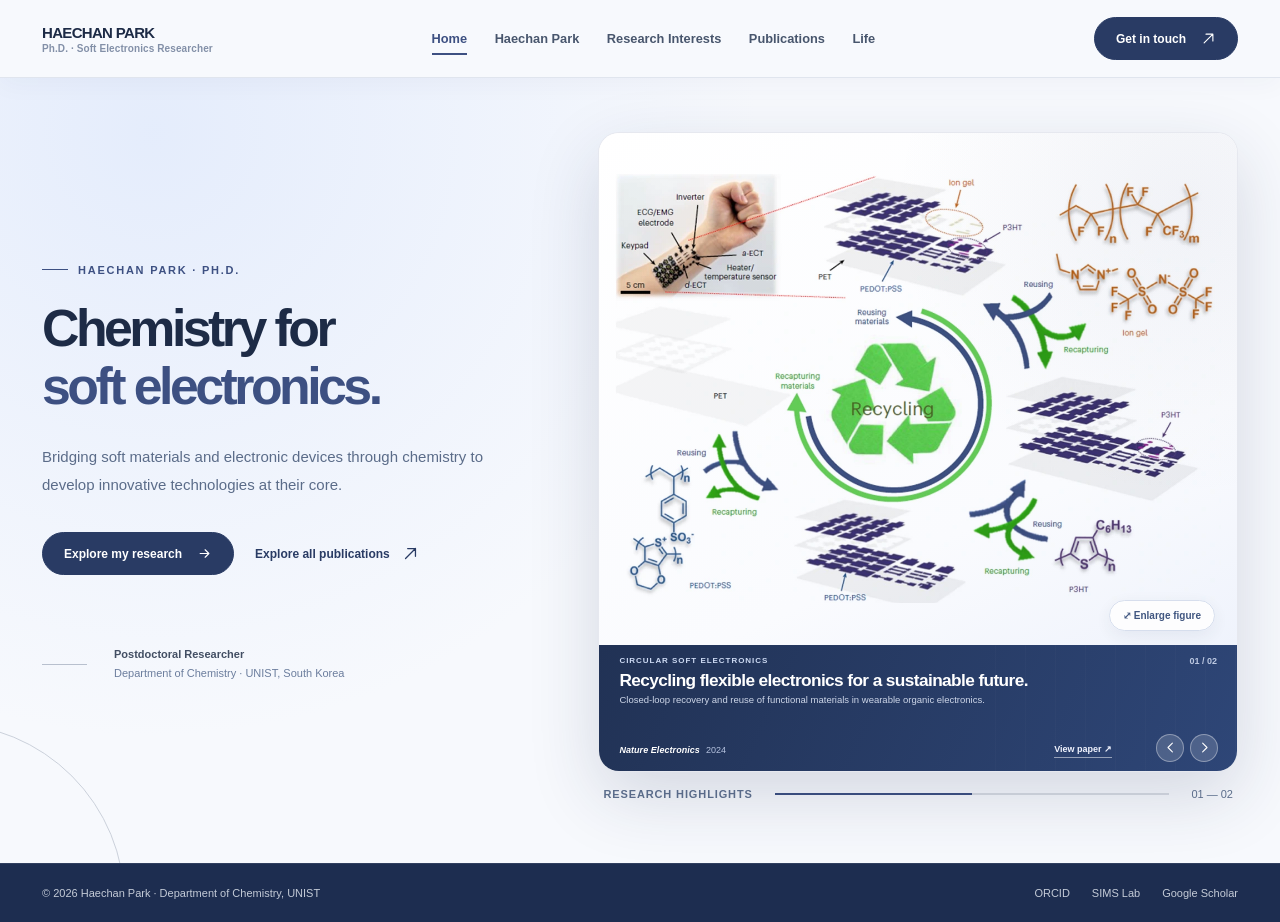
==== commit b4b4a6a9: "Add files via upload" ====
--- a/index.html
+++ b/index.html
@@ -195,9 +195,9 @@
 <div class="container hero-grid">
 <div class="hero-content">
 <div class="hero-overline"><span></span> Haechan Park · Ph.D.</div>
-<h1 id="heroTitle">Chemistry for<br/><em>soft electronics.</em><br/>A circular future.</h1>
-<p class="hero-description">Bridging soft materials and electronic devices through chemistry to develop innovative technologies with sustainability at their core.</p>
-<div class="hero-actions"><a class="dark-btn" href="research-interests.html">Explore my research <svg><use href="#i-arrow"></use></svg></a><a class="text-link" href="publications.html">Explore 11 publications <svg><use href="#i-diag"></use></svg></a></div>
+<h1 id="heroTitle">Chemistry for<br/><em>soft electronics.</em></h1>
+<p class="hero-description">Bridging soft materials and electronic devices through chemistry to develop innovative technologies at their core.</p>
+<div class="hero-actions"><a class="dark-btn" href="research-interests.html">Explore my research <svg><use href="#i-arrow"></use></svg></a><a class="text-link" href="publications.html">Explore all publications <svg><use href="#i-diag"></use></svg></a></div>
 <div class="hero-footnote"><div class="line"></div><p><strong>Postdoctoral Researcher</strong><br/>Department of Chemistry · UNIST, South Korea</p></div>
 </div>
 <div aria-label="Featured research carousel" class="hero-showcase">
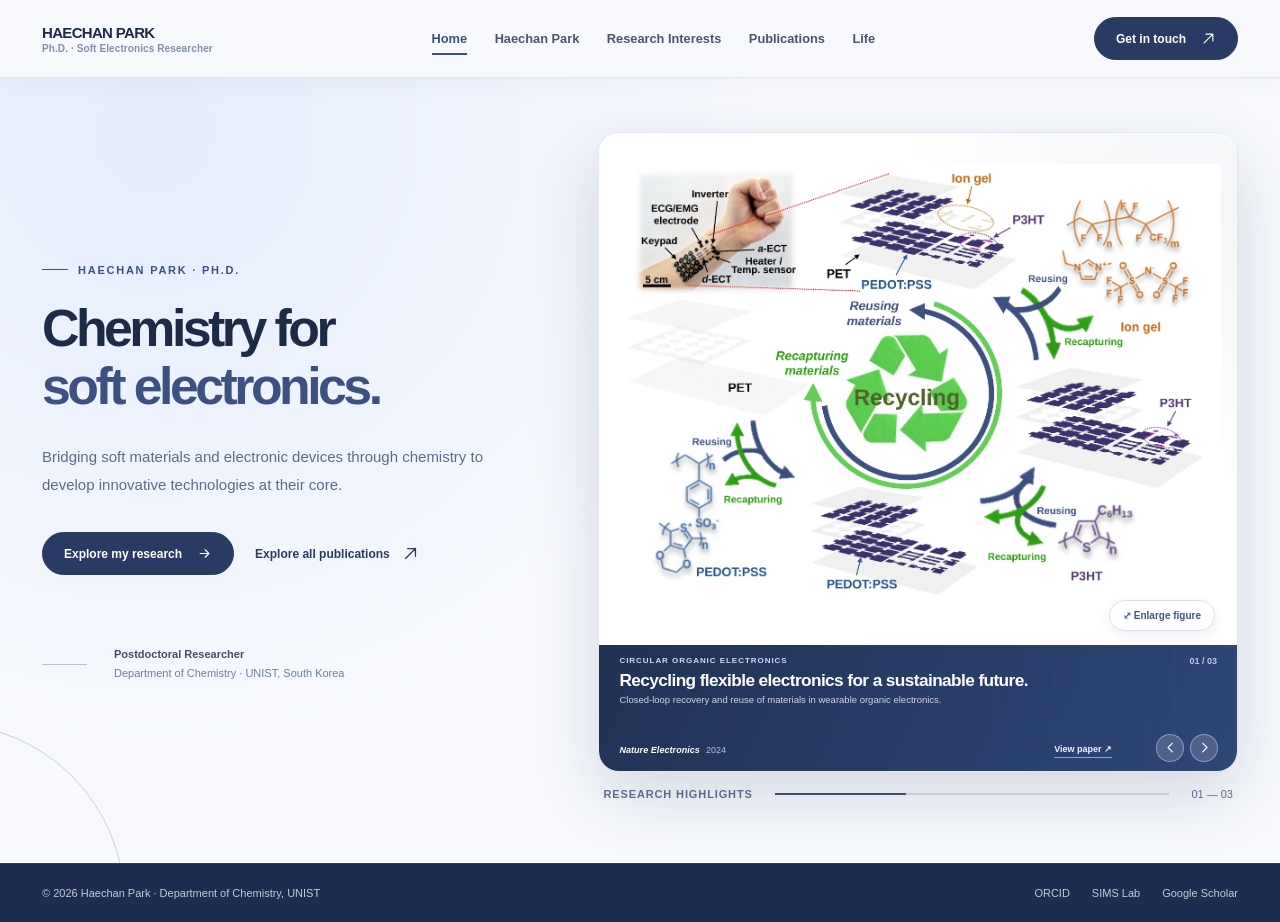
==== commit 417f8bc9: "Add files via upload" ====
--- a/index.html
+++ b/index.html
@@ -1,4 +1,6 @@
 <!DOCTYPE html>
+<!DOCTYPE html>
+
 <html lang="en"><head>
 <meta charset="utf-8"/>
 <meta content="width=device-width, initial-scale=1" name="viewport"/>
@@ -183,6 +185,15 @@
   .home-page .showcase-controls.paper-controls .showcase-arrows{gap:4px}
 }
 
+
+/* v8 — Three-paper research carousel, matching navy caption heights on every slide. */
+.home-page .small-track > span { width:33.333333%; }
+.home-page .paper-visual { background: #ffffff; }
+.home-page .paper-visual img { mix-blend-mode:normal; }
+@media (max-width:490px) {
+  .home-page .paper-citation {right:90px;}
+  .home-page .paper-journal {font-size:9px;}
+}
 </style></head><body class="home-page"><svg aria-hidden="true" class="screen-reader" xmlns="http://www.w3.org/2000/svg"><symbol id="i-arrow" viewbox="0 0 24 24"><path d="M5 12h14m-6-6 6 6-6 6" fill="none" stroke="currentColor" stroke-linecap="round" stroke-linejoin="round" stroke-width="1.8"></path></symbol><symbol id="i-diag" viewbox="0 0 24 24"><path d="M5 19 19 5M8 5h11v11" fill="none" stroke="currentColor" stroke-linecap="round" stroke-linejoin="round" stroke-width="1.8"></path></symbol><symbol id="i-left" viewbox="0 0 24 24"><path d="M15 5 8 12l7 7" fill="none" stroke="currentColor" stroke-linecap="round" stroke-linejoin="round" stroke-width="1.7"></path></symbol><symbol id="i-right" viewbox="0 0 24 24"><path d="m9 5 7 7-7 7" fill="none" stroke="currentColor" stroke-linecap="round" stroke-linejoin="round" stroke-width="1.7"></path></symbol><symbol id="i-expand" viewbox="0 0 24 24"><path d="M8 4H4v4M16 4h4v4M4 16v4h4m12-4v4h-4" fill="none" stroke="currentColor" stroke-linejoin="round" stroke-width="1.8"></path></symbol><symbol id="i-close" viewbox="0 0 24 24"><path d="m5 5 14 14M19 5 5 19" stroke="currentColor" stroke-linecap="round" stroke-width="1.8"></path></symbol></svg><header class="site-header">
 <div class="container header-inner">
 <a aria-label="Haechan Park homepage" class="brand" href="index.html"><span><span class="brand-text">HAECHAN PARK</span><span class="brand-small">Ph.D. · Soft Electronics Researcher</span></span></a>
@@ -201,8 +212,44 @@
 <div class="hero-footnote"><div class="line"></div><p><strong>Postdoctoral Researcher</strong><br/>Department of Chemistry · UNIST, South Korea</p></div>
 </div>
 <div aria-label="Featured research carousel" class="hero-showcase">
-<div aria-label="Research highlights" aria-roledescription="carousel" class="showcase-frame" id="heroCarousel" tabindex="0"><article aria-hidden="false" class="showcase-slide paper-slide active"><div class="paper-visual"><img alt="Scientific illustration of closed-loop recycling of wearable organic electronic materials, with polymer structures and wearable device arrays" decoding="async" loading="eager" src="[data-uri]"/><button aria-label="Enlarge research figure 1" class="figure-zoom" data-zoom-figure="0" type="button">⤢  Enlarge figure</button></div><div class="paper-details"><div class="paper-topline"><span class="paper-tag">Circular soft electronics</span><span class="paper-count">01 / 02</span></div><h3 class="paper-title">Recycling flexible electronics for a sustainable future.</h3><p class="paper-summary">Closed-loop recovery and reuse of functional materials in wearable organic electronics.</p><div class="paper-citation"><span class="paper-journal">Nature Electronics</span><span class="paper-year">2024</span><a aria-label="Read article in Nature Electronics" class="paper-link" href="https://www.nature.com/articles/s41928-023-01078-9" rel="noopener noreferrer" target="_blank">View paper ↗</a></div></div></article><article aria-hidden="true" class="showcase-slide paper-slide"><div class="paper-visual"><img alt="Research figure of artificial fingerpad electronics mounted on a robotic hand, including fingerprint micrograph and device structure" decoding="async" loading="lazy" src="[data-uri]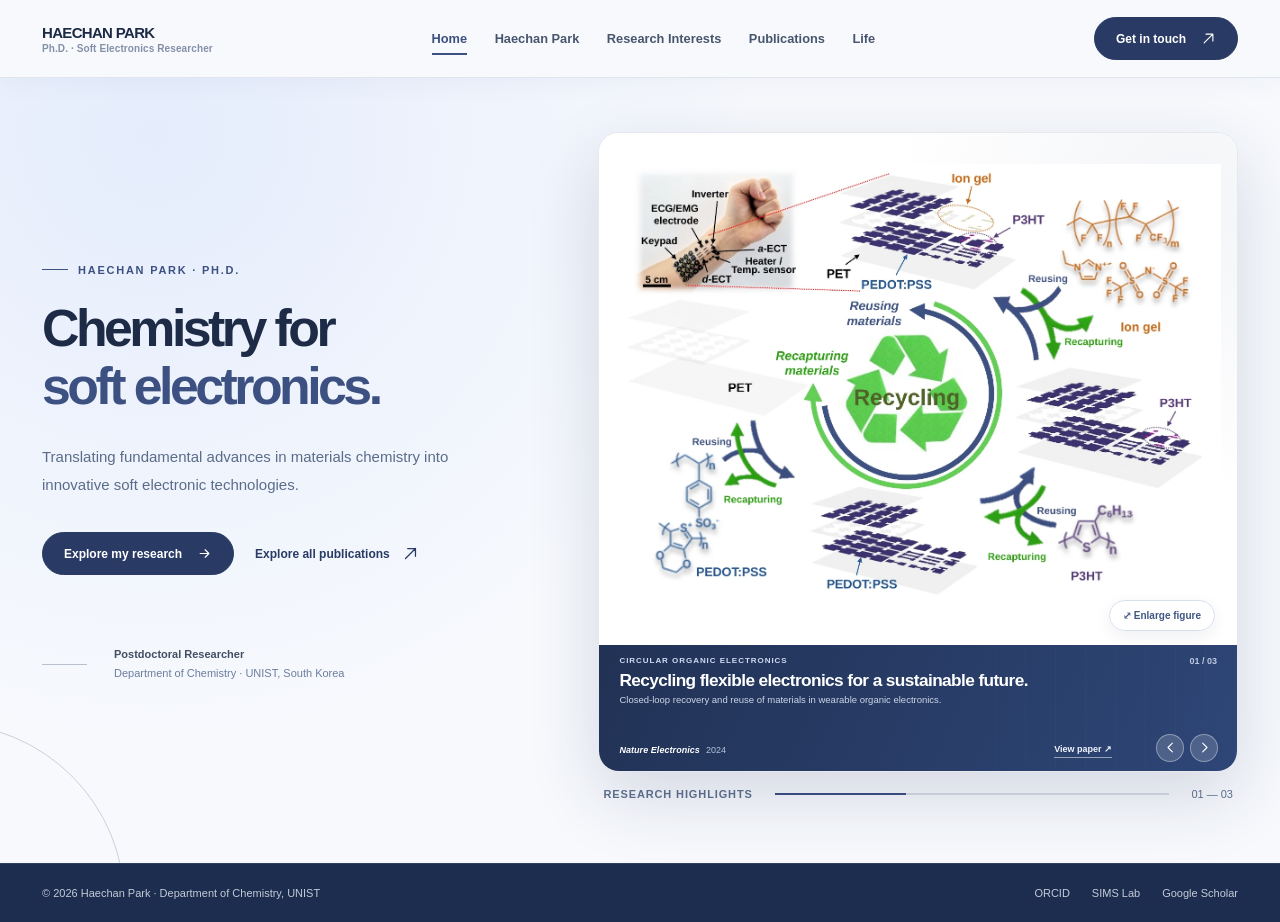
==== commit bac96e79: "Update index.html" ====
--- a/index.html
+++ b/index.html
@@ -207,7 +207,7 @@
 <div class="hero-content">
 <div class="hero-overline"><span></span> Haechan Park · Ph.D.</div>
 <h1 id="heroTitle">Chemistry for<br/><em>soft electronics.</em></h1>
-<p class="hero-description">Bridging soft materials and electronic devices through chemistry to develop innovative technologies at their core.</p>
+<p class="hero-description">Translating fundamental advances in materials chemistry into innovative soft electronic technologies.</p>
 <div class="hero-actions"><a class="dark-btn" href="research-interests.html">Explore my research <svg><use href="#i-arrow"></use></svg></a><a class="text-link" href="publications.html">Explore all publications <svg><use href="#i-diag"></use></svg></a></div>
 <div class="hero-footnote"><div class="line"></div><p><strong>Postdoctoral Researcher</strong><br/>Department of Chemistry · UNIST, South Korea</p></div>
 </div>
@@ -291,4 +291,4 @@
 
 </script><dialog aria-label="Research figure preview" class="paper-dialog" id="paperDialog"><button aria-label="Close enlarged figure" class="paper-dialog-close" id="paperDialogClose" type="button">×</button><img alt="Expanded scientific research figure" id="paperDialogImage"/><p id="paperDialogCaption"></p></dialog><script>
 (()=>{const dialog=document.querySelector('#paperDialog');const img=document.querySelector('#paperDialogImage');const cap=document.querySelector('#paperDialogCaption');if(!dialog||!img)return;document.querySelectorAll('[data-zoom-figure]').forEach(btn=>btn.addEventListener('click',()=>{const slide=btn.closest('.showcase-slide');img.src=slide.querySelector('.paper-visual img').src;img.alt=slide.querySelector('.paper-visual img').alt;cap.textContent=slide.querySelector('.paper-title').textContent;dialog.showModal();}));document.querySelector('#paperDialogClose').addEventListener('click',()=>dialog.close());dialog.addEventListener('click',e=>{if(e.target===dialog)dialog.close()});})();
-</script></body></html>+</script></body></html>
